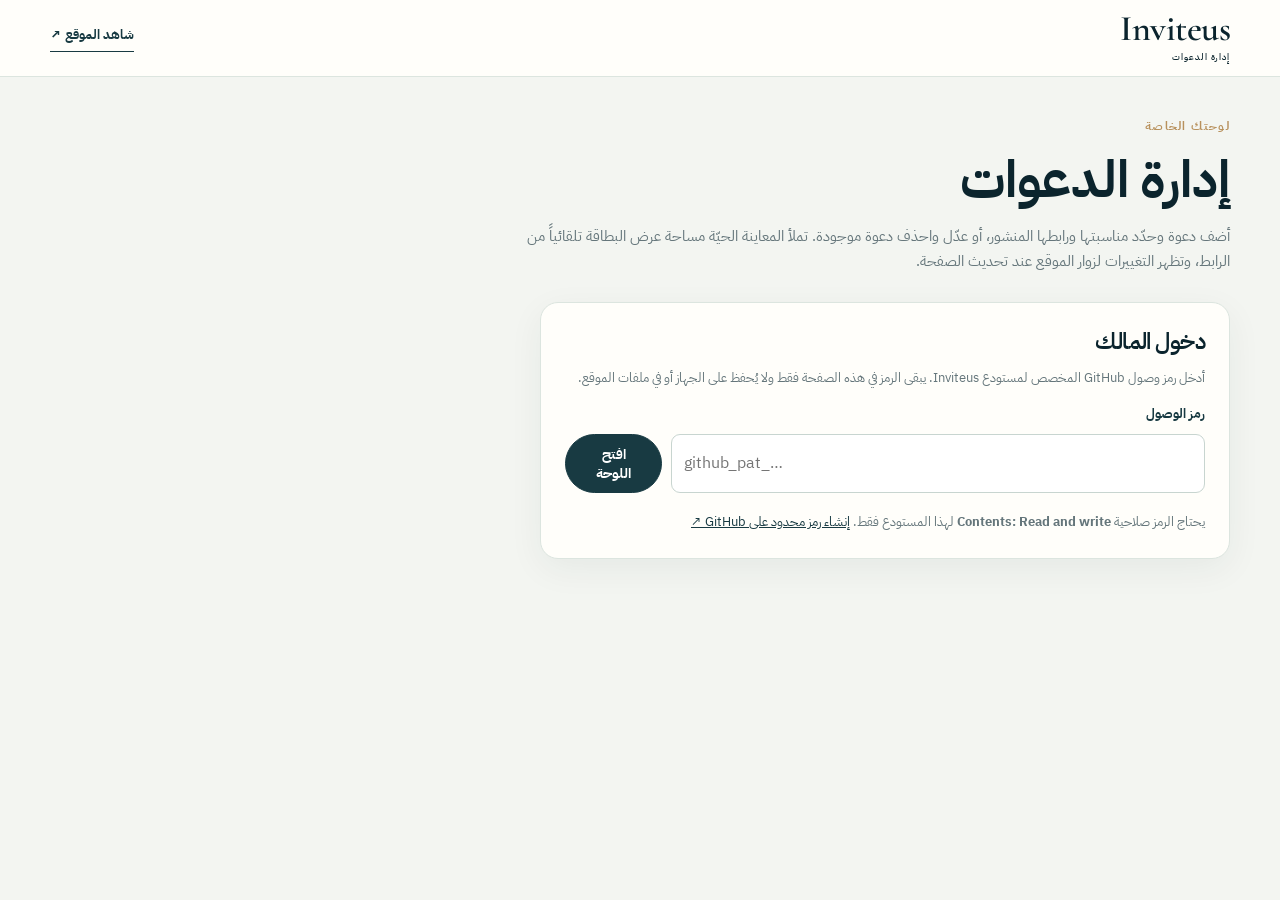
==== admin.html @ a809954e "Fill invitation cards with live previews and fix badge overlap" ====
<!doctype html>
<html lang="ar" dir="rtl">
<head>
  <meta charset="utf-8">
  <meta name="viewport" content="width=device-width, initial-scale=1">
  <meta name="robots" content="noindex, nofollow">
  <meta name="theme-color" content="#142b35">
  <title>إدارة الدعوات | Inviteus</title>
  <link rel="stylesheet" href="style.css">
  <link rel="stylesheet" href="admin.css">
  <script src="admin.js" defer></script>
</head>
<body>
  <header class="admin-header"><div class="container admin-header-inner"><a class="brand" href="index.html">Inviteus<span>إدارة الدعوات</span></a><a class="text-link" href="index.html" target="_blank" rel="noopener noreferrer">شاهد الموقع ↗</a></div></header>
  <main class="container admin-main">
    <div class="admin-heading"><p class="eyebrow">لوحتك الخاصة</p><h1>إدارة الدعوات</h1><p>أضف دعوة وحدّد مناسبتها ورابطها المنشور، أو عدّل واحذف دعوة موجودة. تملأ المعاينة الحيّة مساحة عرض البطاقة تلقائياً من الرابط، وتظهر التغييرات لزوار الموقع عند تحديث الصفحة.</p></div>

    <section class="admin-login" id="login-panel" aria-labelledby="login-title">
      <h2 id="login-title">دخول المالك</h2>
      <p>أدخل رمز وصول GitHub المخصص لمستودع Inviteus. يبقى الرمز في هذه الصفحة فقط ولا يُحفظ على الجهاز أو في ملفات الموقع.</p>
      <form id="login-form"><label for="access-token">رمز الوصول</label><div class="login-row"><input id="access-token" name="access-token" type="password" autocomplete="off" spellcheck="false" required placeholder="github_pat_…"><button class="button" type="submit">افتح اللوحة</button></div></form>
      <p class="admin-help">يحتاج الرمز صلاحية <b>Contents: Read and write</b> لهذا المستودع فقط. <a href="https://github.com/settings/personal-access-tokens/new" target="_blank" rel="noopener noreferrer">إنشاء رمز محدود على GitHub ↗</a></p>
    </section>

    <div id="admin-workspace" hidden>
      <div class="admin-toolbar"><div><strong id="catalog-count">الدعوات</strong><span id="connected-user"></span></div><div class="toolbar-actions"><button type="button" class="button secondary" id="new-template">+ دعوة جديدة</button><button type="button" class="button secondary" id="reload-catalog">تحديث القائمة</button><button type="button" class="text-link" id="logout">خروج</button></div></div>
      <div class="admin-layout">
        <section class="admin-list" aria-labelledby="list-title"><h2 id="list-title">الدعوات الموجودة</h2><div id="admin-cards"></div></section>
        <section class="admin-editor" aria-labelledby="editor-title"><h2 id="editor-title">إضافة دعوة</h2><p class="editor-hint">المعرض يعرض الدعوة المنشورة على مساحة البطاقة كاملة. ما تحتاج ترفع صورة.</p>
          <form id="template-form">
            <input id="template-id" type="hidden">
            <div class="admin-fields">
              <label>اسم التصميم بالعربي <span>*</span><input id="template-name" maxlength="80" required placeholder="مثلاً: ليلة العمر"></label>
              <label>الاسم بالإنجليزي <input id="template-english" maxlength="80" placeholder="Optional"></label>
              <label>المناسبة <span>*</span><select id="template-category" required><option value="engagement">خطوبة</option><option value="henna">حنة</option><option value="wedding">زفاف</option><option value="conferences">مؤتمرات</option><option value="openings">افتتاحيات</option></select></label>
              <label>رابط مستودع الدعوة على GitHub <span>*</span><input id="template-repo" type="url" inputmode="url" required placeholder="https://github.com/novixai29/…"></label>
              <label>رابط الدعوة المنشورة <span>*</span><input id="template-url" type="url" inputmode="url" required placeholder="https://novixai29.github.io/…/"></label>
              <label class="field-full">رابط العرض داخل البطاقة <small>اختياري؛ إذا تركته فارغاً، يظهر رابط الدعوة المنشورة نفسه على مساحة البطاقة.</small><input id="template-mockup" type="url" inputmode="url" placeholder="رابط صفحة عرض خاصة أو رابط الدعوة المنشورة"></label>
              <label class="field-full">تفاصيل التصميم <span>*</span><textarea id="template-description" rows="3" maxlength="380" required placeholder="شنو يميّز الدعوة؟"></textarea></label>
            </div>
            <fieldset><legend>طابع التصميم</legend><div id="style-options" class="choice-grid"></div></fieldset>
            <fieldset><legend>تفاصيل موجودة في الدعوة</legend><div id="feature-options" class="choice-grid"></div></fieldset>
            <div class="editor-actions"><button type="submit" class="button" id="save-template">حفظ الدعوة</button><button type="button" class="button secondary" id="cancel-edit">إلغاء التعديل</button></div>
          </form>
        </section>
      </div>
    </div>
    <p id="admin-status" class="admin-status" role="status" aria-live="polite"></p>
  </main>
</body>
</html>
---- style.css ----
@import url('https://fonts.googleapis.com/css2?family=Cormorant+Garamond:wght@500;600&family=IBM+Plex+Sans+Arabic:wght@400;500;600;700&display=swap');

:root {
  color-scheme: light;
  --plum: #183a42;
  --plum-dark: #0b242d;
  --rose: #4f827d;
  --cream: #f5f5f0;
  --cream-deep: #e7ece7;
  --ink: #192d34;
  --muted: #65767b;
  --gold: #b8915d;
  --line: #dce5df;
  --white: #fffefa;
  --shadow: 0 22px 56px rgba(12, 43, 47, .11);
}

*, *::before, *::after { box-sizing: border-box; }
html { scroll-behavior: smooth; scroll-padding-top: 90px; }
body { margin: 0; min-width: 320px; color: var(--ink); background: var(--white); font-family: 'IBM Plex Sans Arabic', Tahoma, sans-serif; line-height: 1.7; }
body.modal-open { overflow: hidden; }
button, input, select { font: inherit; }
button { cursor: pointer; }
a { color: inherit; text-decoration: none; }
img { display: block; max-width: 100%; }
[hidden] { display: none !important; }
:focus-visible { outline: 3px solid var(--gold); outline-offset: 3px; }
.container { width: min(100% - 36px, 1180px); margin-inline: auto; }
.section { padding-block: 74px; }
.eyebrow { margin: 0 0 10px; color: var(--gold); font-size: .78rem; font-weight: 700; letter-spacing: .1em; }
h1, h2, h3, p { margin-top: 0; }
h1, h2, h3 { line-height: 1.32; }
h2 { font-size: clamp(2rem, 4vw, 3.2rem); font-weight: 600; letter-spacing: -.025em; }
.text-link { border: 0; padding: 0 0 4px; background: none; border-bottom: 1px solid currentColor; color: var(--plum); font-weight: 700; }
.button { display: inline-flex; align-items: center; justify-content: center; gap: 12px; min-height: 48px; padding: 10px 22px; border: 1px solid var(--plum); border-radius: 99px; background: var(--plum); color: white; font-size: .9rem; font-weight: 700; line-height: 1.3; text-align: center; transition: transform .2s, background .2s, box-shadow .2s; }
.button:hover { transform: translateY(-2px); background: var(--plum-dark); box-shadow: 0 10px 25px rgba(13,55,61,.17); }
.button.secondary { background: transparent; color: var(--plum); }
.button.secondary:hover { background: var(--cream); }
.button.light { border-color: var(--white); background: var(--white); color: var(--plum); }
.button.light:hover { background: var(--cream); }
.button.small { min-height: 41px; padding: 8px 16px; }
.skip-link { position: fixed; z-index: 100; top: -100px; right: 16px; padding: 10px 20px; background: var(--plum); color: white; }
.skip-link:focus { top: 12px; }

.principle { display: flex; justify-content: center; align-items: center; gap: 7px; flex-wrap: wrap; min-height: 42px; padding: 8px 16px; background: #102b33; color: #f2e6cc; font-size: .78rem; text-align: center; line-height: 1.5; }
.principle > span { color: #d8bb86; font-size: 1rem; }
.principle strong { font-weight: 700; }
.site-header { position: sticky; z-index: 40; top: 0; background: rgba(255,254,250,.97); border-bottom: 1px solid var(--line); backdrop-filter: blur(12px); }
.header-inner { display: flex; align-items: center; justify-content: space-between; gap: 12px; min-height: 72px; }
.brand { display: inline-flex; flex-direction: column; color: var(--plum-dark); direction: ltr; font: 600 2.25rem/.86 'Cormorant Garamond', Georgia, serif; letter-spacing: -.015em; white-space: nowrap; }
.brand span { margin-top: 8px; font: 500 .56rem/1.1 'IBM Plex Sans Arabic', Tahoma, sans-serif; letter-spacing: .1em; direction: rtl; text-align: right; }
.site-header nav { display: none; position: absolute; top: 100%; right: 0; left: 0; padding: 15px 18px 18px; background: var(--white); border-bottom: 1px solid var(--line); box-shadow: var(--shadow); }
.site-header nav.is-open { display: grid; gap: 3px; }
.site-header nav a { padding: 10px 12px; font-weight: 600; font-size: .86rem; }
.site-header nav a:hover { color: var(--plum); background: var(--cream); }
.header-actions { display: flex; align-items: center; gap: 8px; }
.icon-button { display: inline-flex; align-items: center; justify-content: center; gap: 4px; min-width: 40px; min-height: 40px; border: 1px solid var(--line); border-radius: 50%; background: var(--white); color: var(--plum); font-size: 1.45rem; line-height: 1; }
.favorite-nav { position: relative; width: 48px; height: 48px; padding: 0; border: 0; background: transparent; }
.heart-icon { display: block; width: 27px; height: 27px; overflow: visible; }
.heart-icon path { fill: none; stroke: currentColor; stroke-width: 2.5; stroke-linejoin: round; }
.favorite-nav .heart-icon { width: 44px; height: 44px; }
.favorite-nav span { position: absolute; top: 45%; left: 50%; transform: translate(-50%, -50%); color: var(--plum); font-size: .75rem; font-weight: 700; line-height: 1; }
.favorite-nav.has-favorites .heart-icon path { fill: var(--plum); }
.favorite-nav.has-favorites span { color: white; }
.header-contact { display: none; }

.hero { position: relative; overflow: hidden; background: radial-gradient(circle at 12% 15%, rgba(198,170,121,.19), transparent 32%), linear-gradient(132deg, #10323b 0%, #0d252f 57%, #153d41 100%); color: #fffefa; }
.hero::before, .hero::after { content: ''; position: absolute; width: 420px; height: 420px; border: 1px solid rgba(232,210,172,.14); border-radius: 50%; pointer-events: none; }
.hero::before { top: -280px; left: -100px; }
.hero::after { bottom: -330px; right: -160px; }
.hero-inner { position: relative; z-index: 1; display: grid; align-items: center; min-height: 510px; padding-block: 76px 68px; }
.hero-copy { max-width: 710px; }
.hero .eyebrow { color: #d8bf93; }
.hero .eyebrow span { margin-inline: 7px; }
.hero h1 { margin-bottom: 24px; color: #fffdfa; font-size: clamp(2.75rem, 5.2vw, 5rem); font-weight: 600; line-height: 1.2; letter-spacing: -.045em; }
.hero h1 em { color: #e1c18a; font-style: normal; }
.hero-description { max-width: 555px; margin-bottom: 30px; color: #d9e5e1; font-size: .98rem; line-height: 2.05; }
.hero-actions { display: flex; align-items: center; gap: 20px; flex-wrap: wrap; }
.hero-actions .button { border-color: #e1c18a; background: #e1c18a; color: #142b35; }
.hero-actions .button:hover { background: #f0d6a5; }
.hero-actions .text-link { color: #f5efe3; }
.hero-footnote { display: flex; gap: 10px 20px; flex-wrap: wrap; margin-top: 40px; padding-top: 22px; border-top: 1px solid rgba(255,255,255,.22); color: #bdcfcb; font-size: .75rem; }
.hero-footnote span::before { content: '✧'; margin-left: 6px; color: #e1c18a; }
.hero-signature { display: none; }

.browse-note-wrap { padding-block: 32px; background: #eef2ec; border-block: 1px solid var(--line); }
.browse-note { display: grid; gap: 15px; align-items: center; }
.browse-note .note-icon { width: 52px; height: 52px; display: grid; place-items: center; border: 1px solid var(--gold); border-radius: 50%; color: var(--gold); font-size: 1.6rem; }
.browse-note h2 { margin-bottom: 8px; color: var(--plum); font-size: clamp(1.35rem, 3vw, 2rem); }
.browse-note p:last-child { margin-bottom: 0; color: var(--muted); font-size: .9rem; }
.browse-note .button { justify-self: start; }

.gallery-section { background: #fffefa; }
.section-heading { display: flex; justify-content: space-between; gap: 14px 32px; flex-wrap: wrap; align-items: end; margin-bottom: 30px; }
.section-heading h2 { margin-bottom: 0; color: var(--plum-dark); }
.section-heading > p { max-width: 330px; margin-bottom: 4px; color: var(--muted); font-size: .9rem; }
.category-list { display: grid; grid-auto-flow: column; grid-auto-columns: minmax(132px, 1fr); gap: 10px; overflow-x: auto; padding: 0 1px 15px; scrollbar-width: thin; scroll-snap-type: x proximity; }
.category-card { min-height: 118px; display: flex; flex-direction: column; align-items: start; justify-content: center; gap: 5px; padding: 14px 18px; border: 1px solid var(--line); border-radius: 13px; background: var(--white); color: var(--ink); text-align: right; scroll-snap-align: start; transition: background .2s, transform .2s, border-color .2s; }
.category-card:hover { transform: translateY(-3px); border-color: var(--rose); }
.category-card.active { border-color: var(--plum); background: var(--plum); color: white; }
.category-symbol { color: var(--gold); font-size: 1.4rem; line-height: 1; }
.category-card strong { font-size: .95rem; }
.category-card small { color: var(--muted); font-size: .72rem; }
.category-card.active small { color: #c9ddda; }
.results-line { display: flex; justify-content: space-between; align-items: center; gap: 15px; margin: 24px 0 18px; }
.results-line p { margin: 0; color: var(--muted); font-size: .78rem; }
.results-line .text-link { font-size: .73rem; white-space: nowrap; }
.template-grid { display: grid; gap: 22px; }
.template-card { overflow: hidden; border: 1px solid var(--line); border-radius: 18px; background: white; box-shadow: 0 10px 30px rgba(20,54,59,.055); transition: transform .25s, box-shadow .25s; }
.template-card:hover { transform: translateY(-5px); box-shadow: var(--shadow); }
.card-cover { position: relative; overflow: hidden; aspect-ratio: 4/5; background: var(--cream-deep); }
.cover-link { display: block; width: 100%; height: 100%; }
.mockup-stage { position: relative; width: 100%; height: 100%; overflow: hidden; background: linear-gradient(155deg, #f6f4e9, #d6e3dd); }
.mockup-stage iframe { position: absolute; inset: 0; display: block; width: 100%; height: 100%; border: 0; opacity: 0; pointer-events: none; transition: opacity .25s; }
.mockup-stage iframe.loaded { opacity: 1; }
.mockup-loading { position: absolute; inset: 0; display: grid; place-items: center; padding: 20px; color: var(--plum); font-size: .9rem; text-align: center; }
.cover-open { position: absolute; right: 15px; bottom: 15px; padding: 7px 12px; border-radius: 99px; background: rgba(255,254,250,.95); color: var(--plum); font-size: .72rem; font-weight: 700; }
.card-badge { position: absolute; z-index: 1; top: 14px; right: 14px; padding: 5px 11px; border-radius: 99px; background: rgba(14,46,53,.94); color: white; font-size: .65rem; }
.sound-badge { position: absolute; bottom: 15px; left: 15px; padding: 6px 10px; border-radius: 99px; background: rgba(17,44,50,.93); color: #f2d8a7; font-size: .65rem; font-weight: 700; }
.favorite-button { position: absolute; top: 12px; left: 12px; display: grid; place-items: center; width: 40px; height: 40px; border: 0; border-radius: 50%; background: rgba(255,255,255,.95); color: var(--plum); }
.favorite-button.saved { color: #a46e4d; }
.favorite-button.saved .heart-icon path { fill: currentColor; }
.card-body { padding: 20px; }
.card-kicker { display: flex; justify-content: space-between; gap: 10px; color: var(--gold); font-size: .67rem; font-weight: 700; }
.card-body h3 { margin: 8px 0 0; color: var(--plum-dark); font-size: 1.35rem; }
.english-name { display: block; margin-top: 1px; color: var(--rose); font: .84rem Georgia, serif; text-align: right; }
.card-body > p { min-height: 60px; margin: 16px 0; color: var(--muted); font-size: .8rem; line-height: 1.9; }
.card-features { display: flex; flex-wrap: wrap; gap: 6px; min-height: 28px; }
.card-features span { padding: 4px 8px; background: var(--cream); color: var(--plum); font-size: .65rem; }
.card-actions { display: grid; grid-template-columns: 1fr 1fr; gap: 8px; margin-top: 20px; }
.card-actions .button { min-height: 42px; padding: 7px; font-size: .74rem; }
.catalog-note { margin: 23px 0 0; color: var(--muted); font-size: .77rem; }
.empty-state { padding: 48px 20px; border: 1px dashed #9cb7ae; border-radius: 14px; background: var(--cream); text-align: center; }
.empty-state > span { color: var(--gold); font-size: 2rem; }
.empty-state h3 { margin: 5px 0 7px; color: var(--plum); font-size: 1.35rem; }
.empty-state p { margin-bottom: 20px; color: var(--muted); font-size: .87rem; }

.contact-section { padding-block: 72px; background: #eef2ed; border-top: 1px solid var(--line); }
.contact-inner { max-width: 920px; display: grid; gap: 30px; }
.contact-intro { padding: 4px 20px 4px 0; border-right: 4px solid var(--gold); }
.contact-intro h2 { max-width: 760px; margin-bottom: 16px; color: var(--plum-dark); }
.contact-intro > p:not(.eyebrow):not(.selected-template) { max-width: 760px; margin-bottom: 0; color: var(--muted); line-height: 2; font-size: 1rem; }
.selected-template { display: inline-block; max-width: 560px; padding: 10px 14px; border-right: 3px solid var(--gold); background: var(--cream); color: var(--plum); font-size: .85rem; }
.contact-card { width: min(100%, 720px); padding: 25px; border: 1px solid var(--line); border-radius: 18px; background: var(--white); box-shadow: var(--shadow); }
.contact-card h3 { margin-bottom: 5px; color: var(--plum); font-size: 1.3rem; }
.contact-card > p { color: var(--muted); font-size: .82rem; }
.social-links { display: grid; gap: 9px; }
.social-links a, .social-pending { display: flex; align-items: center; gap: 12px; min-height: 48px; padding: 8px 12px; border: 1px solid var(--line); border-radius: 10px; background: white; color: var(--plum); font-size: .84rem; font-weight: 700; }
.social-links a:hover { border-color: var(--plum); }
.social-links a > span:last-child { margin-right: auto; }
.social-pending { color: #70817e; background: rgba(255,255,255,.57); }
.social-symbol { display: block; width: 26px; height: 26px; flex: 0 0 26px; }
.contact-status { margin: 13px 0 0; color: var(--muted); font-size: .72rem; }

footer { padding-block: 35px; border-top: 1px solid var(--line); background: #eff2eb; }
.footer-inner { display: grid; gap: 20px; }
.footer-inner p { margin: 0; color: var(--muted); font-size: .78rem; }
.floating-whatsapp { position: fixed; z-index: 45; bottom: 18px; left: 16px; display: flex; align-items: center; gap: 7px; padding: 10px 14px; border: 1px solid #216b55; border-radius: 28px; background: #247b5e; color: white; box-shadow: 0 8px 25px rgba(31,97,73,.25); font-size: .77rem; font-weight: 700; }
.floating-whatsapp:hover { background: #1b634c; }
.floating-whatsapp:not([target]) { border-color: var(--plum); background: var(--plum); }
.floating-whatsapp:not([target]):hover { background: var(--plum-dark); }
.floating-whatsapp img { width: 21px; height: 21px; filter: brightness(0) invert(1); }

dialog { width: min(100% - 24px, 920px); max-height: min(92vh, 900px); overflow: auto; padding: 0; border: 1px solid var(--line); background: var(--white); box-shadow: 0 25px 80px rgba(0,0,0,.2); color: var(--ink); }
dialog::backdrop { background: rgba(10,34,40,.76); backdrop-filter: blur(3px); }
.dialog-top { position: sticky; z-index: 2; top: 0; display: flex; justify-content: space-between; align-items: center; padding: 10px 18px; border-bottom: 1px solid var(--line); background: var(--white); }
.dialog-top .eyebrow { margin: 0; }
.dialog-top .icon-button { border: 0; font-size: 1.8rem; }
.preview-layout { display: grid; }
.preview-art { min-height: 480px; background: var(--cream-deep); }
.preview-art .mockup-stage { min-height: 480px; }
.preview-details { padding: 28px; }
.preview-details h2 { margin-bottom: 0; color: var(--plum-dark); }
.preview-english { margin: 2px 0 18px; color: var(--rose); font: 1.05rem Georgia, serif; text-align: right; }
.preview-details > p:not(.eyebrow):not(.preview-english) { color: var(--muted); font-size: .88rem; line-height: 1.9; }
.preview-details h3 { margin: 20px 0 10px; color: var(--plum); font-size: .92rem; }
.preview-details ul { display: flex; flex-wrap: wrap; gap: 6px; margin: 0 0 20px; padding: 0; list-style: none; }
.preview-details li { padding: 5px 10px; background: var(--cream); color: var(--plum); font-size: .72rem; }
.preview-details .preview-note { padding: 10px 12px; border-right: 3px solid var(--gold); background: var(--cream); }
.preview-actions { display: grid; gap: 8px; }
.preview-actions .button { width: 100%; }
.toast { position: fixed; z-index: 90; right: 50%; bottom: 20px; transform: translate(50%, 100px); max-width: calc(100% - 30px); padding: 10px 16px; border-radius: 4px; background: var(--plum-dark); color: white; font-size: .8rem; opacity: 0; pointer-events: none; transition: transform .25s, opacity .25s; }
.toast.show { transform: translate(50%, 0); opacity: 1; }
.noscript { padding: 20px; background: #fff0dd; color: var(--plum); text-align: center; }

@media (min-width: 650px) {
  .container { width: min(100% - 56px, 1180px); }
  .hero-inner { grid-template-columns: minmax(0, 1.45fr) minmax(230px, .55fr); gap: 30px; min-height: 560px; }
  .hero-signature { display: flex; width: min(100%, 350px); aspect-ratio: 1; align-items: center; justify-content: center; flex-direction: column; justify-self: center; border: 1px solid rgba(225,193,138,.42); border-radius: 50%; color: #e1c18a; text-align: center; box-shadow: inset 0 0 0 13px rgba(225,193,138,.035), 0 0 0 18px rgba(225,193,138,.035); }
  .hero-signature > span { font: 600 .68rem 'Cormorant Garamond', Georgia, serif; letter-spacing: .17em; }
  .hero-signature strong { display: flex; align-items: center; gap: 8px; direction: ltr; font: 500 clamp(5rem, 10vw, 8rem)/1 'Cormorant Garamond', Georgia, serif; }
  .hero-signature strong span { font: 1.4rem 'IBM Plex Sans Arabic', sans-serif; }
  .hero-signature small { font: .62rem 'IBM Plex Sans Arabic', sans-serif; letter-spacing: .18em; }
  .browse-note { grid-template-columns: auto 1fr auto; gap: 18px; }
  .template-grid { grid-template-columns: repeat(2, minmax(0, 1fr)); }
  .contact-inner { gap: 38px; }
  .footer-inner { grid-template-columns: 1fr 1fr auto; align-items: center; }
  .footer-inner > p:last-child { text-align: left; }
  .preview-layout { grid-template-columns: minmax(0, 1fr) minmax(0, 1.1fr); }
  .preview-art .mockup-stage { height: 100%; }
}

@media (min-width: 1000px) {
  .section { padding-block: 95px; }
  .site-header nav { position: static; display: flex; gap: 8px; padding: 0; border: 0; box-shadow: none; background: transparent; }
  .site-header nav a { padding: 8px 11px; }
  .menu-toggle { display: none; }
  .header-contact { display: inline-flex; }
  .header-inner { min-height: 82px; }
  .hero-inner { min-height: 630px; padding-block: 82px; }
  .category-list { grid-auto-columns: minmax(0, 1fr); overflow: visible; }
  .template-grid { grid-template-columns: repeat(3, minmax(0, 1fr)); }
}

@media (max-width: 410px) {
  .card-actions { grid-template-columns: 1fr; }
  .hero-footnote { gap: 8px; }
  .hero-inner { min-height: 500px; padding-block: 65px; }
}

@media (prefers-reduced-motion: reduce) {
  *, *::before, *::after { scroll-behavior: auto !important; transition-duration: .01ms !important; animation-duration: .01ms !important; }
}
---- admin.css ----
body { background: #f3f5f1; }
.admin-header { background: var(--white); border-bottom: 1px solid var(--line); }
.admin-header-inner { min-height: 76px; display: flex; align-items: center; justify-content: space-between; gap: 15px; }
.admin-header .text-link { font-size: .83rem; white-space: nowrap; }
.admin-main { padding-block: 38px 80px; }
.admin-heading { max-width: 710px; margin-bottom: 28px; }
.admin-heading h1 { margin-bottom: 10px; color: var(--plum-dark); font-size: clamp(2rem, 5vw, 3.2rem); }
.admin-heading > p:last-child { color: var(--muted); font-size: .93rem; }
.admin-login, .admin-editor, .admin-list { padding: 24px; border: 1px solid var(--line); border-radius: 18px; background: var(--white); box-shadow: 0 10px 35px rgba(20,54,59,.06); }
.admin-login { max-width: 690px; }
.admin-login h2, .admin-editor h2, .admin-list h2 { margin-bottom: 9px; color: var(--plum-dark); font-size: 1.45rem; }
.admin-login > p, .editor-hint { color: var(--muted); font-size: .84rem; }
.admin-login label, .admin-fields label { display: grid; gap: 7px; color: var(--plum); font-size: .83rem; font-weight: 700; }
.admin-fields label span { display: inline; color: #9a543a; }
.admin-fields label small { color: var(--muted); font-size: .72rem; font-weight: 400; }
.admin-login input, .admin-fields input, .admin-fields select, .admin-fields textarea { width: 100%; min-height: 46px; padding: 10px 12px; border: 1px solid #c8d5d0; border-radius: 9px; background: white; color: var(--ink); font: inherit; font-weight: 400; }
.admin-fields textarea { resize: vertical; }
.admin-fields input[type=file] { padding: 7px; }
.admin-login input:focus, .admin-fields :is(input,select,textarea):focus { border-color: var(--plum); outline: 2px solid rgba(24,58,66,.13); }
.login-row { display: flex; gap: 9px; margin-top: 8px; }
.login-row input { min-width: 0; direction: ltr; text-align: left; }
.admin-help { margin: 18px 0 0; }
.admin-help a { color: var(--plum); text-decoration: underline; }
.admin-toolbar { display: flex; flex-wrap: wrap; align-items: center; justify-content: space-between; gap: 12px; margin: 0 0 18px; }
.admin-toolbar > div:first-child { display: grid; }
.admin-toolbar strong { color: var(--plum-dark); font-size: 1.2rem; }
.admin-toolbar span { color: var(--muted); font-size: .75rem; }
.toolbar-actions, .editor-actions { display: flex; flex-wrap: wrap; align-items: center; gap: 8px; }
.toolbar-actions .button { min-height: 42px; padding: 8px 14px; font-size: .8rem; }
.toolbar-actions .text-link { margin-inline: 8px; }
.admin-layout { display: grid; gap: 18px; align-items: start; }
.admin-list h2 { margin-bottom: 18px; }
#admin-cards { display: grid; gap: 10px; }
.admin-card { display: grid; grid-template-columns: 64px minmax(0,1fr); gap: 12px; padding: 10px; border: 1px solid var(--line); border-radius: 12px; background: #fff; }
.admin-card-preview { display: grid; place-items: center; width: 64px; height: 74px; border: 1px solid var(--line); border-radius: 7px; background: linear-gradient(160deg, #f8f3e8, #d5e5dc); color: var(--gold); }
.admin-card-preview span { font-size: 1.4rem; }
.admin-card-body { min-width: 0; }
.admin-card-body strong { display: block; color: var(--plum-dark); font-size: .86rem; }
.admin-card-body small { display: block; color: var(--muted); font-size: .7rem; }
.admin-card-actions { display: flex; gap: 13px; margin-top: 4px; }
.admin-card-actions button, .admin-card-actions a { border: 0; padding: 0; background: transparent; color: var(--plum); font-size: .73rem; font-weight: 700; text-decoration: underline; }
.admin-card-actions .danger { color: #a3423a; }
.admin-fields { display: grid; gap: 15px; }
.admin-fields label { align-content: start; }
.admin-editor fieldset { margin: 22px 0 0; padding: 15px; border: 1px solid var(--line); border-radius: 10px; }
.admin-editor legend { padding-inline: 7px; color: var(--plum); font-size: .85rem; font-weight: 700; }
.choice-grid { display: flex; flex-wrap: wrap; gap: 8px; }
.choice-grid label { display: inline-flex; align-items: center; gap: 6px; padding: 5px 9px; border: 1px solid var(--line); border-radius: 99px; background: #fff; font-size: .75rem; }
.choice-grid input { accent-color: var(--plum); }
.editor-actions { margin-top: 24px; }
.admin-status { position: sticky; bottom: 10px; width: fit-content; max-width: 100%; margin: 18px auto 0; padding: 0; border-radius: 9px; font-size: .82rem; }
.admin-status:not(:empty) { padding: 9px 15px; background: var(--plum-dark); color: white; box-shadow: var(--shadow); }
.admin-status.error:not(:empty) { background: #943a38; }
@media (min-width: 760px) { .admin-layout { grid-template-columns: minmax(250px,.85fr) minmax(0,1.4fr); } .admin-editor { position: sticky; top: 20px; } .admin-fields { grid-template-columns: repeat(2,minmax(0,1fr)); } .field-full { grid-column: 1/-1; } }
@media (max-width: 560px) { .admin-login, .admin-editor, .admin-list { padding: 17px; } .login-row { flex-direction: column; } .login-row .button { width: 100%; } .admin-toolbar .button { min-height: 40px; } .admin-card { grid-template-columns: 54px minmax(0,1fr); } .admin-card img { width: 54px; height: 67px; } }
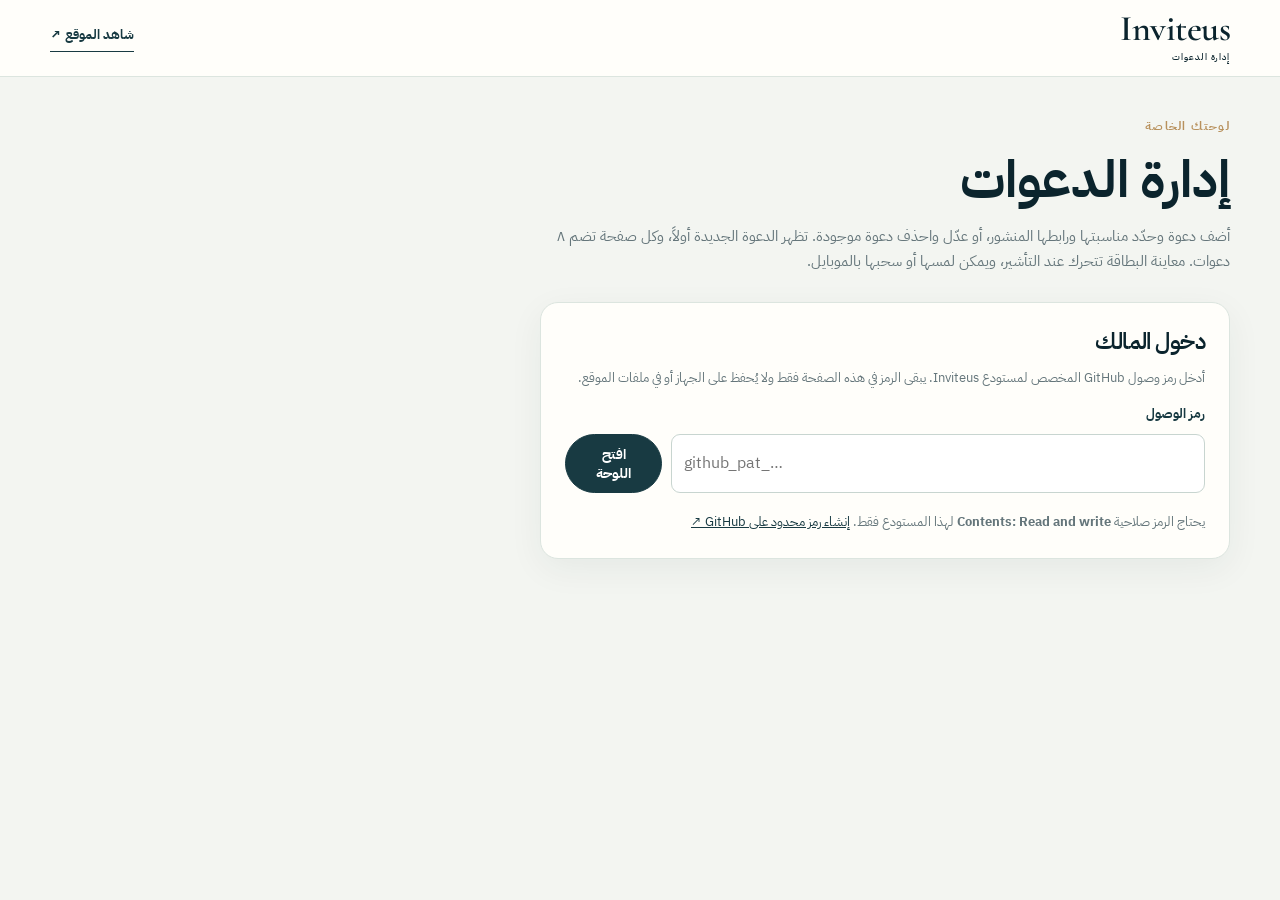
==== commit 0ed6137d: "Update invitation admin interface Updated the admin panel content to improve user instructions and a" ====
--- a/admin.html
+++ b/admin.html
@@ -13,7 +13,7 @@
 <body>
   <header class="admin-header"><div class="container admin-header-inner"><a class="brand" href="index.html">Inviteus<span>إدارة الدعوات</span></a><a class="text-link" href="index.html" target="_blank" rel="noopener noreferrer">شاهد الموقع ↗</a></div></header>
   <main class="container admin-main">
-    <div class="admin-heading"><p class="eyebrow">لوحتك الخاصة</p><h1>إدارة الدعوات</h1><p>أضف دعوة وحدّد مناسبتها ورابطها المنشور، أو عدّل واحذف دعوة موجودة. تملأ المعاينة الحيّة مساحة عرض البطاقة تلقائياً من الرابط، وتظهر التغييرات لزوار الموقع عند تحديث الصفحة.</p></div>
+    <div class="admin-heading"><p class="eyebrow">لوحتك الخاصة</p><h1>إدارة الدعوات</h1><p>أضف دعوة وحدّد مناسبتها ورابطها المنشور، أو عدّل واحذف دعوة موجودة. تظهر الدعوة الجديدة أولاً، وكل صفحة تضم ٨ دعوات. معاينة البطاقة تتحرك عند التأشير، ويمكن لمسها أو سحبها بالموبايل.</p></div>
 
     <section class="admin-login" id="login-panel" aria-labelledby="login-title">
       <h2 id="login-title">دخول المالك</h2>
@@ -25,7 +25,7 @@
     <div id="admin-workspace" hidden>
       <div class="admin-toolbar"><div><strong id="catalog-count">الدعوات</strong><span id="connected-user"></span></div><div class="toolbar-actions"><button type="button" class="button secondary" id="new-template">+ دعوة جديدة</button><button type="button" class="button secondary" id="reload-catalog">تحديث القائمة</button><button type="button" class="text-link" id="logout">خروج</button></div></div>
       <div class="admin-layout">
-        <section class="admin-list" aria-labelledby="list-title"><h2 id="list-title">الدعوات الموجودة</h2><div id="admin-cards"></div></section>
+        <section class="admin-list" aria-labelledby="list-title"><h2 id="list-title">الدعوات الموجودة</h2><nav id="admin-pages-top" class="pagination" aria-label="صفحات الدعوات في اللوحة، أعلى القائمة"></nav><div id="admin-cards"></div><nav id="admin-pages-bottom" class="pagination" aria-label="صفحات الدعوات في اللوحة، أسفل القائمة"></nav></section>
         <section class="admin-editor" aria-labelledby="editor-title"><h2 id="editor-title">إضافة دعوة</h2><p class="editor-hint">المعرض يعرض الدعوة المنشورة على مساحة البطاقة كاملة. ما تحتاج ترفع صورة.</p>
           <form id="template-form">
             <input id="template-id" type="hidden">
@@ -36,6 +36,7 @@
               <label>رابط مستودع الدعوة على GitHub <span>*</span><input id="template-repo" type="url" inputmode="url" required placeholder="https://github.com/novixai29/…"></label>
               <label>رابط الدعوة المنشورة <span>*</span><input id="template-url" type="url" inputmode="url" required placeholder="https://novixai29.github.io/…/"></label>
               <label class="field-full">رابط العرض داخل البطاقة <small>اختياري؛ إذا تركته فارغاً، يظهر رابط الدعوة المنشورة نفسه على مساحة البطاقة.</small><input id="template-mockup" type="url" inputmode="url" placeholder="رابط صفحة عرض خاصة أو رابط الدعوة المنشورة"></label>
+              <label class="field-full">رابط فيديو المعاينة الصامت <small>اختياري؛ يفيد للدعوات المنشورة في موقع آخر حتى تتحرك المعاينة تلقائياً عند التأشير أو اللمس. استخدم رابط MP4 أو WebM مباشر.</small><input id="template-mockup-video" type="url" inputmode="url" placeholder="https://…/preview.mp4"></label>
               <label class="field-full">تفاصيل التصميم <span>*</span><textarea id="template-description" rows="3" maxlength="380" required placeholder="شنو يميّز الدعوة؟"></textarea></label>
             </div>
             <fieldset><legend>طابع التصميم</legend><div id="style-options" class="choice-grid"></div></fieldset>
--- a/style.css
+++ b/style.css
@@ -105,14 +105,24 @@
 .results-line { display: flex; justify-content: space-between; align-items: center; gap: 15px; margin: 24px 0 18px; }
 .results-line p { margin: 0; color: var(--muted); font-size: .78rem; }
 .results-line .text-link { font-size: .73rem; white-space: nowrap; }
+.pagination { display: flex; flex-wrap: wrap; align-items: center; justify-content: space-between; gap: 10px; margin: 16px 0; color: var(--muted); font-size: .78rem; scroll-margin-top: 82px; }
+.pagination:empty { display: none; }
+.page-buttons { display: flex; flex-wrap: wrap; gap: 5px; }
+.page-buttons button { display: grid; place-items: center; min-width: 38px; min-height: 38px; padding: 5px 9px; border: 1px solid var(--line); border-radius: 9px; background: var(--white); color: var(--plum); font: inherit; font-weight: 700; cursor: pointer; }
+.page-buttons button:hover:not(:disabled), .page-buttons button[aria-current="page"] { border-color: var(--plum); background: var(--plum); color: white; }
+.page-buttons button:disabled { opacity: .38; cursor: default; }
 .template-grid { display: grid; gap: 22px; }
 .template-card { overflow: hidden; border: 1px solid var(--line); border-radius: 18px; background: white; box-shadow: 0 10px 30px rgba(20,54,59,.055); transition: transform .25s, box-shadow .25s; }
 .template-card:hover { transform: translateY(-5px); box-shadow: var(--shadow); }
 .card-cover { position: relative; overflow: hidden; aspect-ratio: 4/5; background: var(--cream-deep); }
-.cover-link { display: block; width: 100%; height: 100%; }
+.cover-link { display: block; width: 100%; height: 100%; touch-action: pan-y; }
 .mockup-stage { position: relative; width: 100%; height: 100%; overflow: hidden; background: linear-gradient(155deg, #f6f4e9, #d6e3dd); }
 .mockup-stage iframe { position: absolute; inset: 0; display: block; width: 100%; height: 100%; border: 0; opacity: 0; pointer-events: none; transition: opacity .25s; }
 .mockup-stage iframe.loaded { opacity: 1; }
+.mockup-video { position: absolute; inset: 0; width: 100%; height: 100%; object-fit: cover; opacity: 0; pointer-events: none; transition: opacity .25s; }
+.mockup-stage.is-previewing .mockup-video { opacity: 1; }
+.mockup-cue { position: absolute; z-index: 1; inset-inline: 16px; bottom: 62px; width: fit-content; max-width: calc(100% - 32px); padding: 7px 11px; border-radius: 99px; background: rgba(15, 43, 50, .87); color: white; font-size: .68rem; opacity: 0; pointer-events: none; transition: opacity .2s; }
+.mockup-stage:hover .mockup-cue, .mockup-stage.is-previewing .mockup-cue, .mockup-stage.manual-preview .mockup-cue { opacity: 1; }
 .mockup-loading { position: absolute; inset: 0; display: grid; place-items: center; padding: 20px; color: var(--plum); font-size: .9rem; text-align: center; }
 .cover-open { position: absolute; right: 15px; bottom: 15px; padding: 7px 12px; border-radius: 99px; background: rgba(255,254,250,.95); color: var(--plum); font-size: .72rem; font-weight: 700; }
 .card-badge { position: absolute; z-index: 1; top: 14px; right: 14px; padding: 5px 11px; border-radius: 99px; background: rgba(14,46,53,.94); color: white; font-size: .65rem; }
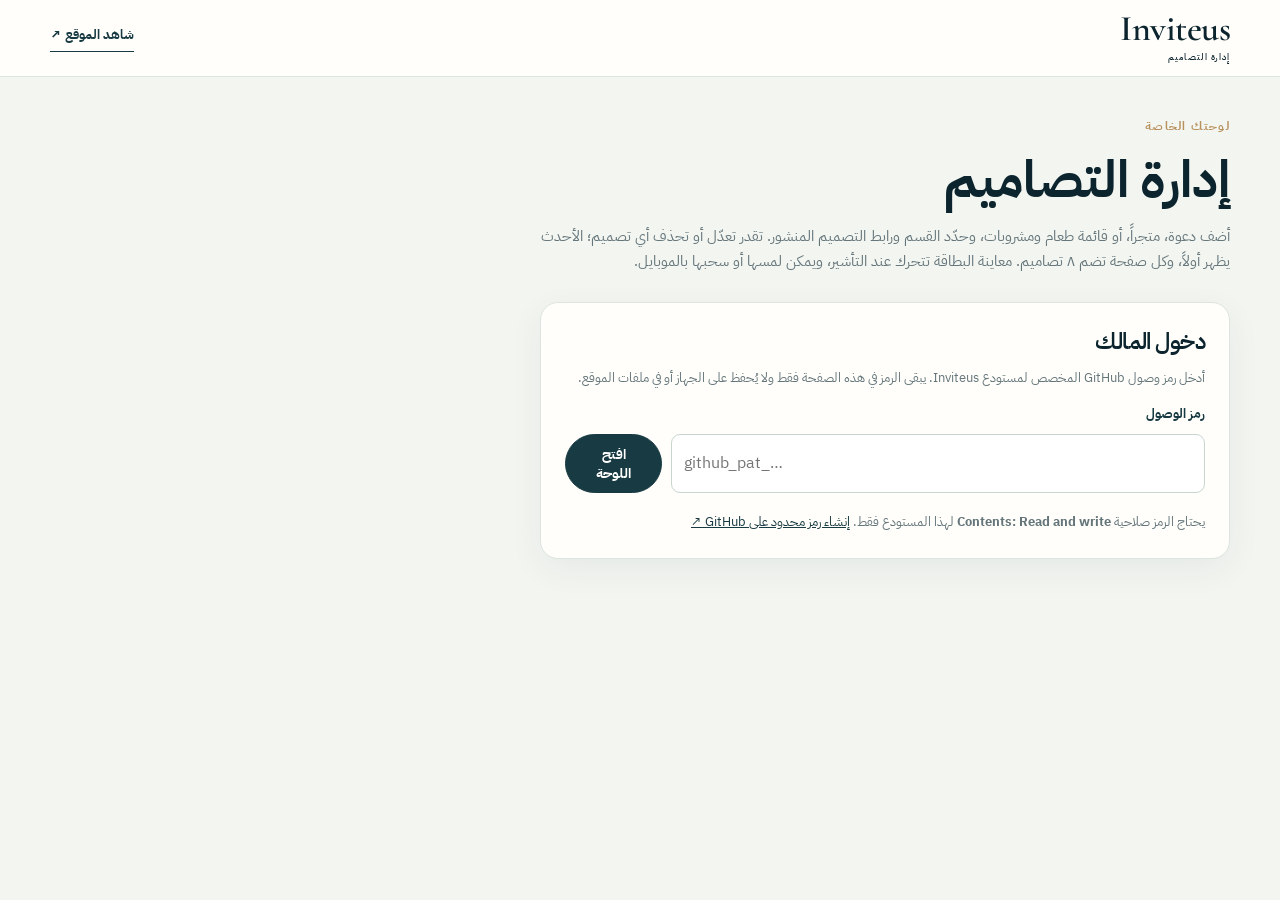
==== commit f6b738e1: "Expand Inviteus design categories" ====
--- a/admin.html
+++ b/admin.html
@@ -5,15 +5,15 @@
   <meta name="viewport" content="width=device-width, initial-scale=1">
   <meta name="robots" content="noindex, nofollow">
   <meta name="theme-color" content="#142b35">
-  <title>إدارة الدعوات | Inviteus</title>
+  <title>إدارة التصاميم | Inviteus</title>
   <link rel="stylesheet" href="style.css">
   <link rel="stylesheet" href="admin.css">
   <script src="admin.js" defer></script>
 </head>
 <body>
-  <header class="admin-header"><div class="container admin-header-inner"><a class="brand" href="index.html">Inviteus<span>إدارة الدعوات</span></a><a class="text-link" href="index.html" target="_blank" rel="noopener noreferrer">شاهد الموقع ↗</a></div></header>
+  <header class="admin-header"><div class="container admin-header-inner"><a class="brand" href="index.html">Inviteus<span>إدارة التصاميم</span></a><a class="text-link" href="index.html" target="_blank" rel="noopener noreferrer">شاهد الموقع ↗</a></div></header>
   <main class="container admin-main">
-    <div class="admin-heading"><p class="eyebrow">لوحتك الخاصة</p><h1>إدارة الدعوات</h1><p>أضف دعوة وحدّد مناسبتها ورابطها المنشور، أو عدّل واحذف دعوة موجودة. تظهر الدعوة الجديدة أولاً، وكل صفحة تضم ٨ دعوات. معاينة البطاقة تتحرك عند التأشير، ويمكن لمسها أو سحبها بالموبايل.</p></div>
+    <div class="admin-heading"><p class="eyebrow">لوحتك الخاصة</p><h1>إدارة التصاميم</h1><p>أضف دعوة، متجراً، أو قائمة طعام ومشروبات، وحدّد القسم ورابط التصميم المنشور. تقدر تعدّل أو تحذف أي تصميم؛ الأحدث يظهر أولاً، وكل صفحة تضم ٨ تصاميم. معاينة البطاقة تتحرك عند التأشير، ويمكن لمسها أو سحبها بالموبايل.</p></div>
 
     <section class="admin-login" id="login-panel" aria-labelledby="login-title">
       <h2 id="login-title">دخول المالك</h2>
@@ -23,25 +23,24 @@
     </section>
 
     <div id="admin-workspace" hidden>
-      <div class="admin-toolbar"><div><strong id="catalog-count">الدعوات</strong><span id="connected-user"></span></div><div class="toolbar-actions"><button type="button" class="button secondary" id="new-template">+ دعوة جديدة</button><button type="button" class="button secondary" id="reload-catalog">تحديث القائمة</button><button type="button" class="text-link" id="logout">خروج</button></div></div>
+      <div class="admin-toolbar"><div><strong id="catalog-count">التصاميم</strong><span id="connected-user"></span></div><div class="toolbar-actions"><button type="button" class="button secondary" id="new-template">+ تصميم جديد</button><button type="button" class="button secondary" id="reload-catalog">تحديث القائمة</button><button type="button" class="text-link" id="logout">خروج</button></div></div>
       <div class="admin-layout">
-        <section class="admin-list" aria-labelledby="list-title"><h2 id="list-title">الدعوات الموجودة</h2><nav id="admin-pages-top" class="pagination" aria-label="صفحات الدعوات في اللوحة، أعلى القائمة"></nav><div id="admin-cards"></div><nav id="admin-pages-bottom" class="pagination" aria-label="صفحات الدعوات في اللوحة، أسفل القائمة"></nav></section>
-        <section class="admin-editor" aria-labelledby="editor-title"><h2 id="editor-title">إضافة دعوة</h2><p class="editor-hint">المعرض يعرض الدعوة المنشورة على مساحة البطاقة كاملة. ما تحتاج ترفع صورة.</p>
+        <section class="admin-list" aria-labelledby="list-title"><h2 id="list-title">التصاميم الموجودة</h2><nav id="admin-pages-top" class="pagination" aria-label="صفحات التصاميم في اللوحة، أعلى القائمة"></nav><div id="admin-cards"></div><nav id="admin-pages-bottom" class="pagination" aria-label="صفحات التصاميم في اللوحة، أسفل القائمة"></nav></section>
+        <section class="admin-editor" aria-labelledby="editor-title"><h2 id="editor-title">إضافة تصميم</h2><p class="editor-hint">المعرض يعرض التصميم المنشور على مساحة البطاقة كاملة. ما تحتاج ترفع صورة أو تضيف رابط مستودع التصميم.</p>
           <form id="template-form">
             <input id="template-id" type="hidden">
             <div class="admin-fields">
               <label>اسم التصميم بالعربي <span>*</span><input id="template-name" maxlength="80" required placeholder="مثلاً: ليلة العمر"></label>
               <label>الاسم بالإنجليزي <input id="template-english" maxlength="80" placeholder="Optional"></label>
-              <label>المناسبة <span>*</span><select id="template-category" required><option value="engagement">خطوبة</option><option value="henna">حنة</option><option value="wedding">زفاف</option><option value="conferences">مؤتمرات</option><option value="openings">افتتاحيات</option></select></label>
-              <label>رابط مستودع الدعوة على GitHub <span>*</span><input id="template-repo" type="url" inputmode="url" required placeholder="https://github.com/novixai29/…"></label>
-              <label>رابط الدعوة المنشورة <span>*</span><input id="template-url" type="url" inputmode="url" required placeholder="https://novixai29.github.io/…/"></label>
-              <label class="field-full">رابط العرض داخل البطاقة <small>اختياري؛ إذا تركته فارغاً، يظهر رابط الدعوة المنشورة نفسه على مساحة البطاقة.</small><input id="template-mockup" type="url" inputmode="url" placeholder="رابط صفحة عرض خاصة أو رابط الدعوة المنشورة"></label>
-              <label class="field-full">رابط فيديو المعاينة الصامت <small>اختياري؛ يفيد للدعوات المنشورة في موقع آخر حتى تتحرك المعاينة تلقائياً عند التأشير أو اللمس. استخدم رابط MP4 أو WebM مباشر.</small><input id="template-mockup-video" type="url" inputmode="url" placeholder="https://…/preview.mp4"></label>
-              <label class="field-full">تفاصيل التصميم <span>*</span><textarea id="template-description" rows="3" maxlength="380" required placeholder="شنو يميّز الدعوة؟"></textarea></label>
+              <label>القسم <span>*</span><select id="template-category" required><optgroup label="الدعوات"><option value="engagement">خطوبة</option><option value="henna">حنة</option><option value="wedding">زفاف</option><option value="conferences">مؤتمرات</option><option value="openings">افتتاحيات</option></optgroup><optgroup label="متاجر وقوائم رقمية"><option value="stores">متاجر</option><option value="food-menus">قوائم الطعام</option><option value="drink-menus">قوائم المشروبات</option></optgroup></select></label>
+              <label>رابط التصميم المنشور <span>*</span><input id="template-url" type="url" inputmode="url" required placeholder="https://example.com/design/"></label>
+              <label class="field-full">رابط العرض داخل البطاقة <small>اختياري؛ إذا تركته فارغاً، يظهر رابط التصميم المنشور نفسه على مساحة البطاقة.</small><input id="template-mockup" type="url" inputmode="url" placeholder="رابط صفحة عرض خاصة أو رابط التصميم المنشور"></label>
+              <label class="field-full">رابط فيديو المعاينة الصامت <small>اختياري؛ يفيد للتصاميم المنشورة في موقع آخر حتى تتحرك المعاينة تلقائياً عند التأشير أو اللمس. استخدم رابط MP4 أو WebM مباشر.</small><input id="template-mockup-video" type="url" inputmode="url" placeholder="https://…/preview.mp4"></label>
+              <label class="field-full">تفاصيل التصميم <span>*</span><textarea id="template-description" rows="3" maxlength="380" required placeholder="شنو يميّز التصميم؟"></textarea></label>
             </div>
             <fieldset><legend>طابع التصميم</legend><div id="style-options" class="choice-grid"></div></fieldset>
-            <fieldset><legend>تفاصيل موجودة في الدعوة</legend><div id="feature-options" class="choice-grid"></div></fieldset>
-            <div class="editor-actions"><button type="submit" class="button" id="save-template">حفظ الدعوة</button><button type="button" class="button secondary" id="cancel-edit">إلغاء التعديل</button></div>
+            <fieldset><legend>تفاصيل موجودة في التصميم</legend><div id="feature-options" class="choice-grid"></div></fieldset>
+            <div class="editor-actions"><button type="submit" class="button" id="save-template">حفظ التصميم</button><button type="button" class="button secondary" id="cancel-edit">إلغاء التعديل</button></div>
           </form>
         </section>
       </div>
--- a/style.css
+++ b/style.css
@@ -94,12 +94,12 @@
 .section-heading { display: flex; justify-content: space-between; gap: 14px 32px; flex-wrap: wrap; align-items: end; margin-bottom: 30px; }
 .section-heading h2 { margin-bottom: 0; color: var(--plum-dark); }
 .section-heading > p { max-width: 330px; margin-bottom: 4px; color: var(--muted); font-size: .9rem; }
-.category-list { display: grid; grid-auto-flow: column; grid-auto-columns: minmax(132px, 1fr); gap: 10px; overflow-x: auto; padding: 0 1px 15px; scrollbar-width: thin; scroll-snap-type: x proximity; }
-.category-card { min-height: 118px; display: flex; flex-direction: column; align-items: start; justify-content: center; gap: 5px; padding: 14px 18px; border: 1px solid var(--line); border-radius: 13px; background: var(--white); color: var(--ink); text-align: right; scroll-snap-align: start; transition: background .2s, transform .2s, border-color .2s; }
+.category-list { display: grid; grid-template-columns: repeat(3, minmax(0, 1fr)); gap: 8px; padding: 0 1px 15px; }
+.category-card { min-width: 0; min-height: 105px; display: flex; flex-direction: column; align-items: start; justify-content: center; gap: 5px; padding: 12px; border: 1px solid var(--line); border-radius: 13px; background: var(--white); color: var(--ink); text-align: right; scroll-snap-align: start; transition: background .2s, transform .2s, border-color .2s; }
 .category-card:hover { transform: translateY(-3px); border-color: var(--rose); }
 .category-card.active { border-color: var(--plum); background: var(--plum); color: white; }
 .category-symbol { color: var(--gold); font-size: 1.4rem; line-height: 1; }
-.category-card strong { font-size: .95rem; }
+.category-card strong { font-size: .82rem; line-height: 1.5; }
 .category-card small { color: var(--muted); font-size: .72rem; }
 .category-card.active small { color: #c9ddda; }
 .results-line { display: flex; justify-content: space-between; align-items: center; gap: 15px; margin: 24px 0 18px; }
@@ -218,7 +218,9 @@
   .header-contact { display: inline-flex; }
   .header-inner { min-height: 82px; }
   .hero-inner { min-height: 630px; padding-block: 82px; }
-  .category-list { grid-auto-columns: minmax(0, 1fr); overflow: visible; }
+  .category-list { grid-auto-flow: row; grid-template-columns: repeat(3, minmax(0, 1fr)); overflow: visible; }
+  .category-card { min-height: 90px; display: grid; grid-template-columns: auto 1fr; column-gap: 14px; }
+  .category-symbol { grid-row: span 2; align-self: center; }
   .template-grid { grid-template-columns: repeat(3, minmax(0, 1fr)); }
 }
 
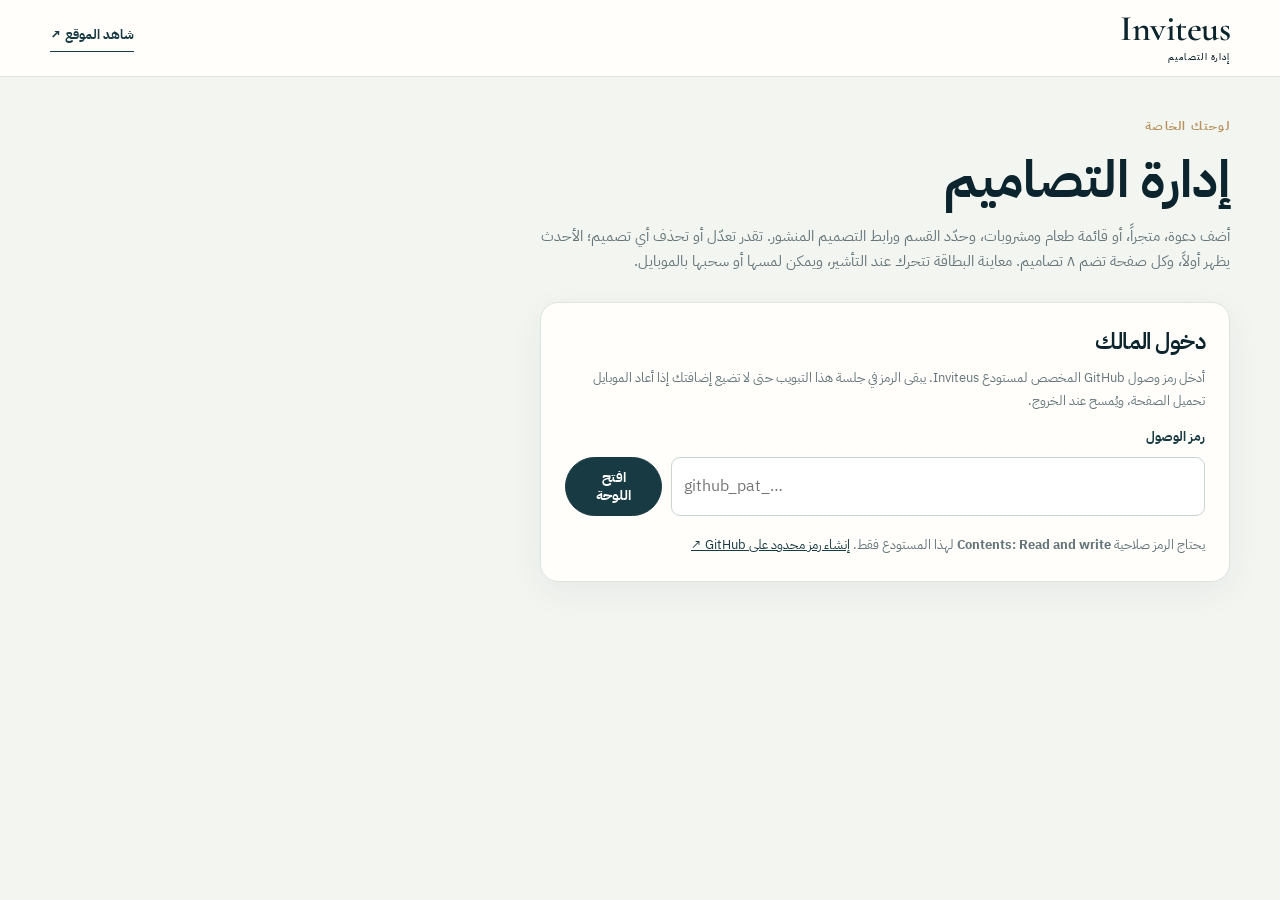
==== commit 87e6573f: "Keep admin session and organize design gallery" ====
--- a/admin.html
+++ b/admin.html
@@ -17,11 +17,12 @@
 
     <section class="admin-login" id="login-panel" aria-labelledby="login-title">
       <h2 id="login-title">دخول المالك</h2>
-      <p>أدخل رمز وصول GitHub المخصص لمستودع Inviteus. يبقى الرمز في هذه الصفحة فقط ولا يُحفظ على الجهاز أو في ملفات الموقع.</p>
+      <p>أدخل رمز وصول GitHub المخصص لمستودع Inviteus. يبقى الرمز في جلسة هذا التبويب حتى لا تضيع إضافتك إذا أعاد الموبايل تحميل الصفحة، ويُمسح عند الخروج.</p>
       <form id="login-form"><label for="access-token">رمز الوصول</label><div class="login-row"><input id="access-token" name="access-token" type="password" autocomplete="off" spellcheck="false" required placeholder="github_pat_…"><button class="button" type="submit">افتح اللوحة</button></div></form>
       <p class="admin-help">يحتاج الرمز صلاحية <b>Contents: Read and write</b> لهذا المستودع فقط. <a href="https://github.com/settings/personal-access-tokens/new" target="_blank" rel="noopener noreferrer">إنشاء رمز محدود على GitHub ↗</a></p>
     </section>
 
+    <p id="admin-status" class="admin-status" role="status" aria-live="polite"></p>
     <div id="admin-workspace" hidden>
       <div class="admin-toolbar"><div><strong id="catalog-count">التصاميم</strong><span id="connected-user"></span></div><div class="toolbar-actions"><button type="button" class="button secondary" id="new-template">+ تصميم جديد</button><button type="button" class="button secondary" id="reload-catalog">تحديث القائمة</button><button type="button" class="text-link" id="logout">خروج</button></div></div>
       <div class="admin-layout">
@@ -32,7 +33,7 @@
             <div class="admin-fields">
               <label>اسم التصميم بالعربي <span>*</span><input id="template-name" maxlength="80" required placeholder="مثلاً: ليلة العمر"></label>
               <label>الاسم بالإنجليزي <input id="template-english" maxlength="80" placeholder="Optional"></label>
-              <label>القسم <span>*</span><select id="template-category" required><optgroup label="الدعوات"><option value="engagement">خطوبة</option><option value="henna">حنة</option><option value="wedding">زفاف</option><option value="conferences">مؤتمرات</option><option value="openings">افتتاحيات</option></optgroup><optgroup label="متاجر وقوائم رقمية"><option value="stores">متاجر</option><option value="food-menus">قوائم الطعام</option><option value="drink-menus">قوائم المشروبات</option></optgroup></select></label>
+              <label>القسم <span>*</span><select id="template-category" required><optgroup label="تصميم الدعوات"><option value="engagement">خطوبة</option><option value="henna">حنة</option><option value="wedding">زفاف</option><option value="conferences">مؤتمرات</option><option value="openings">افتتاحيات</option></optgroup><optgroup label="التجارة الإلكترونية"><option value="stores">متاجر</option><option value="food-menus">قوائم الطعام</option><option value="drink-menus">قوائم المشروبات</option></optgroup></select></label>
               <label>رابط التصميم المنشور <span>*</span><input id="template-url" type="url" inputmode="url" required placeholder="https://example.com/design/"></label>
               <label class="field-full">رابط العرض داخل البطاقة <small>اختياري؛ إذا تركته فارغاً، يظهر رابط التصميم المنشور نفسه على مساحة البطاقة.</small><input id="template-mockup" type="url" inputmode="url" placeholder="رابط صفحة عرض خاصة أو رابط التصميم المنشور"></label>
               <label class="field-full">رابط فيديو المعاينة الصامت <small>اختياري؛ يفيد للتصاميم المنشورة في موقع آخر حتى تتحرك المعاينة تلقائياً عند التأشير أو اللمس. استخدم رابط MP4 أو WebM مباشر.</small><input id="template-mockup-video" type="url" inputmode="url" placeholder="https://…/preview.mp4"></label>
@@ -45,7 +46,6 @@
         </section>
       </div>
     </div>
-    <p id="admin-status" class="admin-status" role="status" aria-live="polite"></p>
   </main>
 </body>
 </html>
--- a/style.css
+++ b/style.css
@@ -1,235 +1,248 @@
-@import url('https://fonts.googleapis.com/css2?family=Cormorant+Garamond:wght@500;600&family=IBM+Plex+Sans+Arabic:wght@400;500;600;700&display=swap');
-
-:root {
-  color-scheme: light;
-  --plum: #183a42;
-  --plum-dark: #0b242d;
-  --rose: #4f827d;
-  --cream: #f5f5f0;
-  --cream-deep: #e7ece7;
-  --ink: #192d34;
-  --muted: #65767b;
-  --gold: #b8915d;
-  --line: #dce5df;
-  --white: #fffefa;
-  --shadow: 0 22px 56px rgba(12, 43, 47, .11);
-}
-
-*, *::before, *::after { box-sizing: border-box; }
-html { scroll-behavior: smooth; scroll-padding-top: 90px; }
-body { margin: 0; min-width: 320px; color: var(--ink); background: var(--white); font-family: 'IBM Plex Sans Arabic', Tahoma, sans-serif; line-height: 1.7; }
-body.modal-open { overflow: hidden; }
-button, input, select { font: inherit; }
-button { cursor: pointer; }
-a { color: inherit; text-decoration: none; }
-img { display: block; max-width: 100%; }
-[hidden] { display: none !important; }
-:focus-visible { outline: 3px solid var(--gold); outline-offset: 3px; }
-.container { width: min(100% - 36px, 1180px); margin-inline: auto; }
-.section { padding-block: 74px; }
-.eyebrow { margin: 0 0 10px; color: var(--gold); font-size: .78rem; font-weight: 700; letter-spacing: .1em; }
-h1, h2, h3, p { margin-top: 0; }
-h1, h2, h3 { line-height: 1.32; }
-h2 { font-size: clamp(2rem, 4vw, 3.2rem); font-weight: 600; letter-spacing: -.025em; }
-.text-link { border: 0; padding: 0 0 4px; background: none; border-bottom: 1px solid currentColor; color: var(--plum); font-weight: 700; }
-.button { display: inline-flex; align-items: center; justify-content: center; gap: 12px; min-height: 48px; padding: 10px 22px; border: 1px solid var(--plum); border-radius: 99px; background: var(--plum); color: white; font-size: .9rem; font-weight: 700; line-height: 1.3; text-align: center; transition: transform .2s, background .2s, box-shadow .2s; }
-.button:hover { transform: translateY(-2px); background: var(--plum-dark); box-shadow: 0 10px 25px rgba(13,55,61,.17); }
-.button.secondary { background: transparent; color: var(--plum); }
-.button.secondary:hover { background: var(--cream); }
-.button.light { border-color: var(--white); background: var(--white); color: var(--plum); }
-.button.light:hover { background: var(--cream); }
-.button.small { min-height: 41px; padding: 8px 16px; }
-.skip-link { position: fixed; z-index: 100; top: -100px; right: 16px; padding: 10px 20px; background: var(--plum); color: white; }
-.skip-link:focus { top: 12px; }
-
-.principle { display: flex; justify-content: center; align-items: center; gap: 7px; flex-wrap: wrap; min-height: 42px; padding: 8px 16px; background: #102b33; color: #f2e6cc; font-size: .78rem; text-align: center; line-height: 1.5; }
-.principle > span { color: #d8bb86; font-size: 1rem; }
-.principle strong { font-weight: 700; }
-.site-header { position: sticky; z-index: 40; top: 0; background: rgba(255,254,250,.97); border-bottom: 1px solid var(--line); backdrop-filter: blur(12px); }
-.header-inner { display: flex; align-items: center; justify-content: space-between; gap: 12px; min-height: 72px; }
-.brand { display: inline-flex; flex-direction: column; color: var(--plum-dark); direction: ltr; font: 600 2.25rem/.86 'Cormorant Garamond', Georgia, serif; letter-spacing: -.015em; white-space: nowrap; }
-.brand span { margin-top: 8px; font: 500 .56rem/1.1 'IBM Plex Sans Arabic', Tahoma, sans-serif; letter-spacing: .1em; direction: rtl; text-align: right; }
-.site-header nav { display: none; position: absolute; top: 100%; right: 0; left: 0; padding: 15px 18px 18px; background: var(--white); border-bottom: 1px solid var(--line); box-shadow: var(--shadow); }
-.site-header nav.is-open { display: grid; gap: 3px; }
-.site-header nav a { padding: 10px 12px; font-weight: 600; font-size: .86rem; }
-.site-header nav a:hover { color: var(--plum); background: var(--cream); }
-.header-actions { display: flex; align-items: center; gap: 8px; }
-.icon-button { display: inline-flex; align-items: center; justify-content: center; gap: 4px; min-width: 40px; min-height: 40px; border: 1px solid var(--line); border-radius: 50%; background: var(--white); color: var(--plum); font-size: 1.45rem; line-height: 1; }
-.favorite-nav { position: relative; width: 48px; height: 48px; padding: 0; border: 0; background: transparent; }
-.heart-icon { display: block; width: 27px; height: 27px; overflow: visible; }
-.heart-icon path { fill: none; stroke: currentColor; stroke-width: 2.5; stroke-linejoin: round; }
-.favorite-nav .heart-icon { width: 44px; height: 44px; }
-.favorite-nav span { position: absolute; top: 45%; left: 50%; transform: translate(-50%, -50%); color: var(--plum); font-size: .75rem; font-weight: 700; line-height: 1; }
-.favorite-nav.has-favorites .heart-icon path { fill: var(--plum); }
-.favorite-nav.has-favorites span { color: white; }
-.header-contact { display: none; }
-
-.hero { position: relative; overflow: hidden; background: radial-gradient(circle at 12% 15%, rgba(198,170,121,.19), transparent 32%), linear-gradient(132deg, #10323b 0%, #0d252f 57%, #153d41 100%); color: #fffefa; }
-.hero::before, .hero::after { content: ''; position: absolute; width: 420px; height: 420px; border: 1px solid rgba(232,210,172,.14); border-radius: 50%; pointer-events: none; }
-.hero::before { top: -280px; left: -100px; }
-.hero::after { bottom: -330px; right: -160px; }
-.hero-inner { position: relative; z-index: 1; display: grid; align-items: center; min-height: 510px; padding-block: 76px 68px; }
-.hero-copy { max-width: 710px; }
-.hero .eyebrow { color: #d8bf93; }
-.hero .eyebrow span { margin-inline: 7px; }
-.hero h1 { margin-bottom: 24px; color: #fffdfa; font-size: clamp(2.75rem, 5.2vw, 5rem); font-weight: 600; line-height: 1.2; letter-spacing: -.045em; }
-.hero h1 em { color: #e1c18a; font-style: normal; }
-.hero-description { max-width: 555px; margin-bottom: 30px; color: #d9e5e1; font-size: .98rem; line-height: 2.05; }
-.hero-actions { display: flex; align-items: center; gap: 20px; flex-wrap: wrap; }
-.hero-actions .button { border-color: #e1c18a; background: #e1c18a; color: #142b35; }
-.hero-actions .button:hover { background: #f0d6a5; }
-.hero-actions .text-link { color: #f5efe3; }
-.hero-footnote { display: flex; gap: 10px 20px; flex-wrap: wrap; margin-top: 40px; padding-top: 22px; border-top: 1px solid rgba(255,255,255,.22); color: #bdcfcb; font-size: .75rem; }
-.hero-footnote span::before { content: '✧'; margin-left: 6px; color: #e1c18a; }
-.hero-signature { display: none; }
-
-.browse-note-wrap { padding-block: 32px; background: #eef2ec; border-block: 1px solid var(--line); }
-.browse-note { display: grid; gap: 15px; align-items: center; }
-.browse-note .note-icon { width: 52px; height: 52px; display: grid; place-items: center; border: 1px solid var(--gold); border-radius: 50%; color: var(--gold); font-size: 1.6rem; }
-.browse-note h2 { margin-bottom: 8px; color: var(--plum); font-size: clamp(1.35rem, 3vw, 2rem); }
-.browse-note p:last-child { margin-bottom: 0; color: var(--muted); font-size: .9rem; }
-.browse-note .button { justify-self: start; }
-
-.gallery-section { background: #fffefa; }
-.section-heading { display: flex; justify-content: space-between; gap: 14px 32px; flex-wrap: wrap; align-items: end; margin-bottom: 30px; }
-.section-heading h2 { margin-bottom: 0; color: var(--plum-dark); }
-.section-heading > p { max-width: 330px; margin-bottom: 4px; color: var(--muted); font-size: .9rem; }
-.category-list { display: grid; grid-template-columns: repeat(3, minmax(0, 1fr)); gap: 8px; padding: 0 1px 15px; }
-.category-card { min-width: 0; min-height: 105px; display: flex; flex-direction: column; align-items: start; justify-content: center; gap: 5px; padding: 12px; border: 1px solid var(--line); border-radius: 13px; background: var(--white); color: var(--ink); text-align: right; scroll-snap-align: start; transition: background .2s, transform .2s, border-color .2s; }
-.category-card:hover { transform: translateY(-3px); border-color: var(--rose); }
-.category-card.active { border-color: var(--plum); background: var(--plum); color: white; }
-.category-symbol { color: var(--gold); font-size: 1.4rem; line-height: 1; }
-.category-card strong { font-size: .82rem; line-height: 1.5; }
-.category-card small { color: var(--muted); font-size: .72rem; }
-.category-card.active small { color: #c9ddda; }
-.results-line { display: flex; justify-content: space-between; align-items: center; gap: 15px; margin: 24px 0 18px; }
-.results-line p { margin: 0; color: var(--muted); font-size: .78rem; }
-.results-line .text-link { font-size: .73rem; white-space: nowrap; }
-.pagination { display: flex; flex-wrap: wrap; align-items: center; justify-content: space-between; gap: 10px; margin: 16px 0; color: var(--muted); font-size: .78rem; scroll-margin-top: 82px; }
-.pagination:empty { display: none; }
-.page-buttons { display: flex; flex-wrap: wrap; gap: 5px; }
-.page-buttons button { display: grid; place-items: center; min-width: 38px; min-height: 38px; padding: 5px 9px; border: 1px solid var(--line); border-radius: 9px; background: var(--white); color: var(--plum); font: inherit; font-weight: 700; cursor: pointer; }
-.page-buttons button:hover:not(:disabled), .page-buttons button[aria-current="page"] { border-color: var(--plum); background: var(--plum); color: white; }
-.page-buttons button:disabled { opacity: .38; cursor: default; }
-.template-grid { display: grid; gap: 22px; }
-.template-card { overflow: hidden; border: 1px solid var(--line); border-radius: 18px; background: white; box-shadow: 0 10px 30px rgba(20,54,59,.055); transition: transform .25s, box-shadow .25s; }
-.template-card:hover { transform: translateY(-5px); box-shadow: var(--shadow); }
-.card-cover { position: relative; overflow: hidden; aspect-ratio: 4/5; background: var(--cream-deep); }
-.cover-link { display: block; width: 100%; height: 100%; touch-action: pan-y; }
-.mockup-stage { position: relative; width: 100%; height: 100%; overflow: hidden; background: linear-gradient(155deg, #f6f4e9, #d6e3dd); }
-.mockup-stage iframe { position: absolute; inset: 0; display: block; width: 100%; height: 100%; border: 0; opacity: 0; pointer-events: none; transition: opacity .25s; }
-.mockup-stage iframe.loaded { opacity: 1; }
-.mockup-video { position: absolute; inset: 0; width: 100%; height: 100%; object-fit: cover; opacity: 0; pointer-events: none; transition: opacity .25s; }
-.mockup-stage.is-previewing .mockup-video { opacity: 1; }
-.mockup-cue { position: absolute; z-index: 1; inset-inline: 16px; bottom: 62px; width: fit-content; max-width: calc(100% - 32px); padding: 7px 11px; border-radius: 99px; background: rgba(15, 43, 50, .87); color: white; font-size: .68rem; opacity: 0; pointer-events: none; transition: opacity .2s; }
-.mockup-stage:hover .mockup-cue, .mockup-stage.is-previewing .mockup-cue, .mockup-stage.manual-preview .mockup-cue { opacity: 1; }
-.mockup-loading { position: absolute; inset: 0; display: grid; place-items: center; padding: 20px; color: var(--plum); font-size: .9rem; text-align: center; }
-.cover-open { position: absolute; right: 15px; bottom: 15px; padding: 7px 12px; border-radius: 99px; background: rgba(255,254,250,.95); color: var(--plum); font-size: .72rem; font-weight: 700; }
-.card-badge { position: absolute; z-index: 1; top: 14px; right: 14px; padding: 5px 11px; border-radius: 99px; background: rgba(14,46,53,.94); color: white; font-size: .65rem; }
-.sound-badge { position: absolute; bottom: 15px; left: 15px; padding: 6px 10px; border-radius: 99px; background: rgba(17,44,50,.93); color: #f2d8a7; font-size: .65rem; font-weight: 700; }
-.favorite-button { position: absolute; top: 12px; left: 12px; display: grid; place-items: center; width: 40px; height: 40px; border: 0; border-radius: 50%; background: rgba(255,255,255,.95); color: var(--plum); }
-.favorite-button.saved { color: #a46e4d; }
-.favorite-button.saved .heart-icon path { fill: currentColor; }
-.card-body { padding: 20px; }
-.card-kicker { display: flex; justify-content: space-between; gap: 10px; color: var(--gold); font-size: .67rem; font-weight: 700; }
-.card-body h3 { margin: 8px 0 0; color: var(--plum-dark); font-size: 1.35rem; }
-.english-name { display: block; margin-top: 1px; color: var(--rose); font: .84rem Georgia, serif; text-align: right; }
-.card-body > p { min-height: 60px; margin: 16px 0; color: var(--muted); font-size: .8rem; line-height: 1.9; }
-.card-features { display: flex; flex-wrap: wrap; gap: 6px; min-height: 28px; }
-.card-features span { padding: 4px 8px; background: var(--cream); color: var(--plum); font-size: .65rem; }
-.card-actions { display: grid; grid-template-columns: 1fr 1fr; gap: 8px; margin-top: 20px; }
-.card-actions .button { min-height: 42px; padding: 7px; font-size: .74rem; }
-.catalog-note { margin: 23px 0 0; color: var(--muted); font-size: .77rem; }
-.empty-state { padding: 48px 20px; border: 1px dashed #9cb7ae; border-radius: 14px; background: var(--cream); text-align: center; }
-.empty-state > span { color: var(--gold); font-size: 2rem; }
-.empty-state h3 { margin: 5px 0 7px; color: var(--plum); font-size: 1.35rem; }
-.empty-state p { margin-bottom: 20px; color: var(--muted); font-size: .87rem; }
-
-.contact-section { padding-block: 72px; background: #eef2ed; border-top: 1px solid var(--line); }
-.contact-inner { max-width: 920px; display: grid; gap: 30px; }
-.contact-intro { padding: 4px 20px 4px 0; border-right: 4px solid var(--gold); }
-.contact-intro h2 { max-width: 760px; margin-bottom: 16px; color: var(--plum-dark); }
-.contact-intro > p:not(.eyebrow):not(.selected-template) { max-width: 760px; margin-bottom: 0; color: var(--muted); line-height: 2; font-size: 1rem; }
-.selected-template { display: inline-block; max-width: 560px; padding: 10px 14px; border-right: 3px solid var(--gold); background: var(--cream); color: var(--plum); font-size: .85rem; }
-.contact-card { width: min(100%, 720px); padding: 25px; border: 1px solid var(--line); border-radius: 18px; background: var(--white); box-shadow: var(--shadow); }
-.contact-card h3 { margin-bottom: 5px; color: var(--plum); font-size: 1.3rem; }
-.contact-card > p { color: var(--muted); font-size: .82rem; }
-.social-links { display: grid; gap: 9px; }
-.social-links a, .social-pending { display: flex; align-items: center; gap: 12px; min-height: 48px; padding: 8px 12px; border: 1px solid var(--line); border-radius: 10px; background: white; color: var(--plum); font-size: .84rem; font-weight: 700; }
-.social-links a:hover { border-color: var(--plum); }
-.social-links a > span:last-child { margin-right: auto; }
-.social-pending { color: #70817e; background: rgba(255,255,255,.57); }
-.social-symbol { display: block; width: 26px; height: 26px; flex: 0 0 26px; }
-.contact-status { margin: 13px 0 0; color: var(--muted); font-size: .72rem; }
-
-footer { padding-block: 35px; border-top: 1px solid var(--line); background: #eff2eb; }
-.footer-inner { display: grid; gap: 20px; }
-.footer-inner p { margin: 0; color: var(--muted); font-size: .78rem; }
-.floating-whatsapp { position: fixed; z-index: 45; bottom: 18px; left: 16px; display: flex; align-items: center; gap: 7px; padding: 10px 14px; border: 1px solid #216b55; border-radius: 28px; background: #247b5e; color: white; box-shadow: 0 8px 25px rgba(31,97,73,.25); font-size: .77rem; font-weight: 700; }
-.floating-whatsapp:hover { background: #1b634c; }
-.floating-whatsapp:not([target]) { border-color: var(--plum); background: var(--plum); }
-.floating-whatsapp:not([target]):hover { background: var(--plum-dark); }
-.floating-whatsapp img { width: 21px; height: 21px; filter: brightness(0) invert(1); }
-
-dialog { width: min(100% - 24px, 920px); max-height: min(92vh, 900px); overflow: auto; padding: 0; border: 1px solid var(--line); background: var(--white); box-shadow: 0 25px 80px rgba(0,0,0,.2); color: var(--ink); }
-dialog::backdrop { background: rgba(10,34,40,.76); backdrop-filter: blur(3px); }
-.dialog-top { position: sticky; z-index: 2; top: 0; display: flex; justify-content: space-between; align-items: center; padding: 10px 18px; border-bottom: 1px solid var(--line); background: var(--white); }
-.dialog-top .eyebrow { margin: 0; }
-.dialog-top .icon-button { border: 0; font-size: 1.8rem; }
-.preview-layout { display: grid; }
-.preview-art { min-height: 480px; background: var(--cream-deep); }
-.preview-art .mockup-stage { min-height: 480px; }
-.preview-details { padding: 28px; }
-.preview-details h2 { margin-bottom: 0; color: var(--plum-dark); }
-.preview-english { margin: 2px 0 18px; color: var(--rose); font: 1.05rem Georgia, serif; text-align: right; }
-.preview-details > p:not(.eyebrow):not(.preview-english) { color: var(--muted); font-size: .88rem; line-height: 1.9; }
-.preview-details h3 { margin: 20px 0 10px; color: var(--plum); font-size: .92rem; }
-.preview-details ul { display: flex; flex-wrap: wrap; gap: 6px; margin: 0 0 20px; padding: 0; list-style: none; }
-.preview-details li { padding: 5px 10px; background: var(--cream); color: var(--plum); font-size: .72rem; }
-.preview-details .preview-note { padding: 10px 12px; border-right: 3px solid var(--gold); background: var(--cream); }
-.preview-actions { display: grid; gap: 8px; }
-.preview-actions .button { width: 100%; }
-.toast { position: fixed; z-index: 90; right: 50%; bottom: 20px; transform: translate(50%, 100px); max-width: calc(100% - 30px); padding: 10px 16px; border-radius: 4px; background: var(--plum-dark); color: white; font-size: .8rem; opacity: 0; pointer-events: none; transition: transform .25s, opacity .25s; }
-.toast.show { transform: translate(50%, 0); opacity: 1; }
-.noscript { padding: 20px; background: #fff0dd; color: var(--plum); text-align: center; }
-
-@media (min-width: 650px) {
-  .container { width: min(100% - 56px, 1180px); }
-  .hero-inner { grid-template-columns: minmax(0, 1.45fr) minmax(230px, .55fr); gap: 30px; min-height: 560px; }
-  .hero-signature { display: flex; width: min(100%, 350px); aspect-ratio: 1; align-items: center; justify-content: center; flex-direction: column; justify-self: center; border: 1px solid rgba(225,193,138,.42); border-radius: 50%; color: #e1c18a; text-align: center; box-shadow: inset 0 0 0 13px rgba(225,193,138,.035), 0 0 0 18px rgba(225,193,138,.035); }
-  .hero-signature > span { font: 600 .68rem 'Cormorant Garamond', Georgia, serif; letter-spacing: .17em; }
-  .hero-signature strong { display: flex; align-items: center; gap: 8px; direction: ltr; font: 500 clamp(5rem, 10vw, 8rem)/1 'Cormorant Garamond', Georgia, serif; }
-  .hero-signature strong span { font: 1.4rem 'IBM Plex Sans Arabic', sans-serif; }
-  .hero-signature small { font: .62rem 'IBM Plex Sans Arabic', sans-serif; letter-spacing: .18em; }
-  .browse-note { grid-template-columns: auto 1fr auto; gap: 18px; }
-  .template-grid { grid-template-columns: repeat(2, minmax(0, 1fr)); }
-  .contact-inner { gap: 38px; }
-  .footer-inner { grid-template-columns: 1fr 1fr auto; align-items: center; }
-  .footer-inner > p:last-child { text-align: left; }
-  .preview-layout { grid-template-columns: minmax(0, 1fr) minmax(0, 1.1fr); }
-  .preview-art .mockup-stage { height: 100%; }
-}
-
-@media (min-width: 1000px) {
-  .section { padding-block: 95px; }
-  .site-header nav { position: static; display: flex; gap: 8px; padding: 0; border: 0; box-shadow: none; background: transparent; }
-  .site-header nav a { padding: 8px 11px; }
-  .menu-toggle { display: none; }
-  .header-contact { display: inline-flex; }
-  .header-inner { min-height: 82px; }
-  .hero-inner { min-height: 630px; padding-block: 82px; }
-  .category-list { grid-auto-flow: row; grid-template-columns: repeat(3, minmax(0, 1fr)); overflow: visible; }
-  .category-card { min-height: 90px; display: grid; grid-template-columns: auto 1fr; column-gap: 14px; }
-  .category-symbol { grid-row: span 2; align-self: center; }
-  .template-grid { grid-template-columns: repeat(3, minmax(0, 1fr)); }
-}
-
-@media (max-width: 410px) {
-  .card-actions { grid-template-columns: 1fr; }
-  .hero-footnote { gap: 8px; }
-  .hero-inner { min-height: 500px; padding-block: 65px; }
-}
-
-@media (prefers-reduced-motion: reduce) {
-  *, *::before, *::after { scroll-behavior: auto !important; transition-duration: .01ms !important; animation-duration: .01ms !important; }
-}
+@import url('https://fonts.googleapis.com/css2?family=Cormorant+Garamond:wght@500;600&family=IBM+Plex+Sans+Arabic:wght@400;500;600;700&display=swap');
+
+:root {
+  color-scheme: light;
+  --plum: #183a42;
+  --plum-dark: #0b242d;
+  --rose: #4f827d;
+  --cream: #f5f5f0;
+  --cream-deep: #e7ece7;
+  --ink: #192d34;
+  --muted: #65767b;
+  --gold: #b8915d;
+  --line: #dce5df;
+  --white: #fffefa;
+  --shadow: 0 22px 56px rgba(12, 43, 47, .11);
+}
+
+*, *::before, *::after { box-sizing: border-box; }
+html { scroll-behavior: smooth; scroll-padding-top: 90px; }
+body { margin: 0; min-width: 320px; color: var(--ink); background: var(--white); font-family: 'IBM Plex Sans Arabic', Tahoma, sans-serif; line-height: 1.7; }
+body.modal-open { overflow: hidden; }
+button, input, select { font: inherit; }
+button { cursor: pointer; }
+a { color: inherit; text-decoration: none; }
+img { display: block; max-width: 100%; }
+[hidden] { display: none !important; }
+:focus-visible { outline: 3px solid var(--gold); outline-offset: 3px; }
+.container { width: min(100% - 36px, 1180px); margin-inline: auto; }
+.section { padding-block: 74px; }
+.eyebrow { margin: 0 0 10px; color: var(--gold); font-size: .78rem; font-weight: 700; letter-spacing: .1em; }
+h1, h2, h3, p { margin-top: 0; }
+h1, h2, h3 { line-height: 1.32; }
+h2 { font-size: clamp(2rem, 4vw, 3.2rem); font-weight: 600; letter-spacing: -.025em; }
+.text-link { border: 0; padding: 0 0 4px; background: none; border-bottom: 1px solid currentColor; color: var(--plum); font-weight: 700; }
+.button { display: inline-flex; align-items: center; justify-content: center; gap: 12px; min-height: 48px; padding: 10px 22px; border: 1px solid var(--plum); border-radius: 99px; background: var(--plum); color: white; font-size: .9rem; font-weight: 700; line-height: 1.3; text-align: center; transition: transform .2s, background .2s, box-shadow .2s; }
+.button:hover { transform: translateY(-2px); background: var(--plum-dark); box-shadow: 0 10px 25px rgba(13,55,61,.17); }
+.button.secondary { background: transparent; color: var(--plum); }
+.button.secondary:hover { background: var(--cream); }
+.button.light { border-color: var(--white); background: var(--white); color: var(--plum); }
+.button.light:hover { background: var(--cream); }
+.button.small { min-height: 41px; padding: 8px 16px; }
+.skip-link { position: fixed; z-index: 100; top: -100px; right: 16px; padding: 10px 20px; background: var(--plum); color: white; }
+.skip-link:focus { top: 12px; }
+
+.principle { display: flex; justify-content: center; align-items: center; gap: 7px; flex-wrap: wrap; min-height: 42px; padding: 8px 16px; background: #102b33; color: #f2e6cc; font-size: .78rem; text-align: center; line-height: 1.5; }
+.principle > span { color: #d8bb86; font-size: 1rem; }
+.principle strong { font-weight: 700; }
+.site-header { position: sticky; z-index: 40; top: 0; background: rgba(255,254,250,.97); border-bottom: 1px solid var(--line); backdrop-filter: blur(12px); }
+.header-inner { display: flex; align-items: center; justify-content: space-between; gap: 12px; min-height: 72px; }
+.brand { display: inline-flex; flex-direction: column; color: var(--plum-dark); direction: ltr; font: 600 2.25rem/.86 'Cormorant Garamond', Georgia, serif; letter-spacing: -.015em; white-space: nowrap; }
+.brand span { margin-top: 8px; font: 500 .56rem/1.1 'IBM Plex Sans Arabic', Tahoma, sans-serif; letter-spacing: .1em; direction: rtl; text-align: right; }
+.site-header nav { display: none; position: absolute; top: 100%; right: 0; left: 0; padding: 15px 18px 18px; background: var(--white); border-bottom: 1px solid var(--line); box-shadow: var(--shadow); }
+.site-header nav.is-open { display: grid; gap: 3px; }
+.site-header nav a { padding: 10px 12px; font-weight: 600; font-size: .86rem; }
+.site-header nav a:hover { color: var(--plum); background: var(--cream); }
+.header-actions { display: flex; align-items: center; gap: 8px; }
+.icon-button { display: inline-flex; align-items: center; justify-content: center; gap: 4px; min-width: 40px; min-height: 40px; border: 1px solid var(--line); border-radius: 50%; background: var(--white); color: var(--plum); font-size: 1.45rem; line-height: 1; }
+.favorite-nav { position: relative; width: 48px; height: 48px; padding: 0; border: 0; background: transparent; }
+.heart-icon { display: block; width: 27px; height: 27px; overflow: visible; }
+.heart-icon path { fill: none; stroke: currentColor; stroke-width: 2.5; stroke-linejoin: round; }
+.favorite-nav .heart-icon { width: 44px; height: 44px; }
+.favorite-nav span { position: absolute; top: 45%; left: 50%; transform: translate(-50%, -50%); color: var(--plum); font-size: .75rem; font-weight: 700; line-height: 1; }
+.favorite-nav.has-favorites .heart-icon path { fill: var(--plum); }
+.favorite-nav.has-favorites span { color: white; }
+.header-contact { display: none; }
+
+.hero { position: relative; overflow: hidden; background: radial-gradient(circle at 12% 15%, rgba(198,170,121,.19), transparent 32%), linear-gradient(132deg, #10323b 0%, #0d252f 57%, #153d41 100%); color: #fffefa; }
+.hero::before, .hero::after { content: ''; position: absolute; width: 420px; height: 420px; border: 1px solid rgba(232,210,172,.14); border-radius: 50%; pointer-events: none; }
+.hero::before { top: -280px; left: -100px; }
+.hero::after { bottom: -330px; right: -160px; }
+.hero-inner { position: relative; z-index: 1; display: grid; align-items: center; min-height: 510px; padding-block: 76px 68px; }
+.hero-copy { max-width: 710px; }
+.hero .eyebrow { color: #d8bf93; }
+.hero .eyebrow span { margin-inline: 7px; }
+.hero h1 { margin-bottom: 24px; color: #fffdfa; font-size: clamp(2.75rem, 5.2vw, 5rem); font-weight: 600; line-height: 1.2; letter-spacing: -.045em; }
+.hero h1 em { color: #e1c18a; font-style: normal; }
+.hero-description { max-width: 555px; margin-bottom: 30px; color: #d9e5e1; font-size: .98rem; line-height: 2.05; }
+.hero-actions { display: flex; align-items: center; gap: 20px; flex-wrap: wrap; }
+.hero-actions .button { border-color: #e1c18a; background: #e1c18a; color: #142b35; }
+.hero-actions .button:hover { background: #f0d6a5; }
+.hero-actions .text-link { color: #f5efe3; }
+.hero-footnote { display: flex; gap: 10px 20px; flex-wrap: wrap; margin-top: 40px; padding-top: 22px; border-top: 1px solid rgba(255,255,255,.22); color: #bdcfcb; font-size: .75rem; }
+.hero-footnote span::before { content: '✧'; margin-left: 6px; color: #e1c18a; }
+.hero-signature { display: none; }
+
+.browse-note-wrap { padding-block: 32px; background: #eef2ec; border-block: 1px solid var(--line); }
+.browse-note { display: grid; gap: 15px; align-items: center; }
+.browse-note .note-icon { width: 52px; height: 52px; display: grid; place-items: center; border: 1px solid var(--gold); border-radius: 50%; color: var(--gold); font-size: 1.6rem; }
+.browse-note h2 { margin-bottom: 8px; color: var(--plum); font-size: clamp(1.35rem, 3vw, 2rem); }
+.browse-note p:last-child { margin-bottom: 0; color: var(--muted); font-size: .9rem; }
+.browse-note .button { justify-self: start; }
+
+.gallery-section { background: #fffefa; }
+.section-heading { display: flex; justify-content: space-between; gap: 14px 32px; flex-wrap: wrap; align-items: end; margin-bottom: 30px; }
+.section-heading h2 { margin-bottom: 0; color: var(--plum-dark); }
+.section-heading > p { max-width: 330px; margin-bottom: 4px; color: var(--muted); font-size: .9rem; }
+.design-group-grid { display: grid; gap: 18px; margin-bottom: 26px; }
+.design-group { min-width: 0; padding: 20px; border: 1px solid var(--line); border-radius: 18px; background: var(--cream); scroll-margin-top: 94px; }
+.design-group.is-active { border-color: var(--plum); box-shadow: 0 8px 28px rgba(20,54,59,.09); }
+.design-group-heading { display: flex; flex-wrap: wrap; justify-content: space-between; align-items: end; gap: 8px 15px; margin-bottom: 17px; }
+.design-group-heading .eyebrow { margin-bottom: 4px; }
+.design-group-heading h3 { margin: 0 0 5px; color: var(--plum-dark); font-size: 1.5rem; }
+.design-group-heading p:last-child { margin: 0; color: var(--muted); font-size: .78rem; }
+.design-group-heading .text-link { font-size: .73rem; }
+.design-group .category-list { padding-bottom: 0; }
+.design-group .category-card { min-height: 96px; background: var(--white); }
+.design-group .category-card.active { background: var(--plum); }
+.active-group-title { margin: 0; padding-top: 8px; color: var(--plum-dark); font-size: clamp(1.45rem, 2.5vw, 2rem); scroll-margin-top: 92px; }
+.category-list { display: grid; grid-template-columns: repeat(3, minmax(0, 1fr)); gap: 8px; padding: 0 1px 15px; }
+.category-card { min-width: 0; min-height: 105px; display: flex; flex-direction: column; align-items: start; justify-content: center; gap: 5px; padding: 12px; border: 1px solid var(--line); border-radius: 13px; background: var(--white); color: var(--ink); text-align: right; scroll-snap-align: start; transition: background .2s, transform .2s, border-color .2s; }
+.category-card:hover { transform: translateY(-3px); border-color: var(--rose); }
+.category-card.active { border-color: var(--plum); background: var(--plum); color: white; }
+.category-symbol { color: var(--gold); font-size: 1.4rem; line-height: 1; }
+.category-card strong { font-size: .82rem; line-height: 1.5; }
+.category-card small { color: var(--muted); font-size: .72rem; }
+.category-card.active small { color: #c9ddda; }
+.results-line { display: flex; justify-content: space-between; align-items: center; gap: 15px; margin: 24px 0 18px; }
+.results-line p { margin: 0; color: var(--muted); font-size: .78rem; }
+.results-line .text-link { font-size: .73rem; white-space: nowrap; }
+.pagination { display: flex; flex-wrap: wrap; align-items: center; justify-content: space-between; gap: 10px; margin: 16px 0; color: var(--muted); font-size: .78rem; scroll-margin-top: 82px; }
+.pagination:empty { display: none; }
+.page-buttons { display: flex; flex-wrap: wrap; gap: 5px; }
+.page-buttons button { display: grid; place-items: center; min-width: 38px; min-height: 38px; padding: 5px 9px; border: 1px solid var(--line); border-radius: 9px; background: var(--white); color: var(--plum); font: inherit; font-weight: 700; cursor: pointer; }
+.page-buttons button:hover:not(:disabled), .page-buttons button[aria-current="page"] { border-color: var(--plum); background: var(--plum); color: white; }
+.page-buttons button:disabled { opacity: .38; cursor: default; }
+.template-grid { display: grid; gap: 22px; }
+.template-card { overflow: hidden; border: 1px solid var(--line); border-radius: 18px; background: white; box-shadow: 0 10px 30px rgba(20,54,59,.055); transition: transform .25s, box-shadow .25s; }
+.template-card:hover { transform: translateY(-5px); box-shadow: var(--shadow); }
+.card-cover { position: relative; overflow: hidden; aspect-ratio: 4/5; background: var(--cream-deep); }
+.cover-link { display: block; width: 100%; height: 100%; touch-action: pan-y; }
+.mockup-stage { position: relative; width: 100%; height: 100%; overflow: hidden; background: linear-gradient(155deg, #f6f4e9, #d6e3dd); }
+.mockup-stage iframe { position: absolute; inset: 0; display: block; width: 100%; height: 100%; border: 0; opacity: 0; pointer-events: none; transition: opacity .25s; }
+.mockup-stage iframe.loaded { opacity: 1; }
+.mockup-video { position: absolute; inset: 0; width: 100%; height: 100%; object-fit: cover; opacity: 0; pointer-events: none; transition: opacity .25s; }
+.mockup-stage.is-previewing .mockup-video { opacity: 1; }
+.mockup-cue { position: absolute; z-index: 1; inset-inline: 16px; bottom: 62px; width: fit-content; max-width: calc(100% - 32px); padding: 7px 11px; border-radius: 99px; background: rgba(15, 43, 50, .87); color: white; font-size: .68rem; opacity: 0; pointer-events: none; transition: opacity .2s; }
+.mockup-stage:hover .mockup-cue, .mockup-stage.is-previewing .mockup-cue, .mockup-stage.manual-preview .mockup-cue { opacity: 1; }
+.mockup-loading { position: absolute; inset: 0; display: grid; place-items: center; padding: 20px; color: var(--plum); font-size: .9rem; text-align: center; }
+.cover-open { position: absolute; right: 15px; bottom: 15px; padding: 7px 12px; border-radius: 99px; background: rgba(255,254,250,.95); color: var(--plum); font-size: .72rem; font-weight: 700; }
+.card-badge { position: absolute; z-index: 1; top: 14px; right: 14px; padding: 5px 11px; border-radius: 99px; background: rgba(14,46,53,.94); color: white; font-size: .65rem; }
+.sound-badge { position: absolute; bottom: 15px; left: 15px; padding: 6px 10px; border-radius: 99px; background: rgba(17,44,50,.93); color: #f2d8a7; font-size: .65rem; font-weight: 700; }
+.favorite-button { position: absolute; top: 12px; left: 12px; display: grid; place-items: center; width: 40px; height: 40px; border: 0; border-radius: 50%; background: rgba(255,255,255,.95); color: var(--plum); }
+.favorite-button.saved { color: #a46e4d; }
+.favorite-button.saved .heart-icon path { fill: currentColor; }
+.card-body { padding: 20px; }
+.card-kicker { display: flex; justify-content: space-between; gap: 10px; color: var(--gold); font-size: .67rem; font-weight: 700; }
+.card-body h3 { margin: 8px 0 0; color: var(--plum-dark); font-size: 1.35rem; }
+.english-name { display: block; margin-top: 1px; color: var(--rose); font: .84rem Georgia, serif; text-align: right; }
+.card-body > p { min-height: 60px; margin: 16px 0; color: var(--muted); font-size: .8rem; line-height: 1.9; }
+.card-features { display: flex; flex-wrap: wrap; gap: 6px; min-height: 28px; }
+.card-features span { padding: 4px 8px; background: var(--cream); color: var(--plum); font-size: .65rem; }
+.card-actions { display: grid; grid-template-columns: 1fr 1fr; gap: 8px; margin-top: 20px; }
+.card-actions .button { min-height: 42px; padding: 7px; font-size: .74rem; }
+.catalog-note { margin: 23px 0 0; color: var(--muted); font-size: .77rem; }
+.empty-state { padding: 48px 20px; border: 1px dashed #9cb7ae; border-radius: 14px; background: var(--cream); text-align: center; }
+.empty-state > span { color: var(--gold); font-size: 2rem; }
+.empty-state h3 { margin: 5px 0 7px; color: var(--plum); font-size: 1.35rem; }
+.empty-state p { margin-bottom: 20px; color: var(--muted); font-size: .87rem; }
+
+.contact-section { padding-block: 72px; background: #eef2ed; border-top: 1px solid var(--line); }
+.contact-inner { max-width: 920px; display: grid; gap: 30px; }
+.contact-intro { padding: 4px 20px 4px 0; border-right: 4px solid var(--gold); }
+.contact-intro h2 { max-width: 760px; margin-bottom: 16px; color: var(--plum-dark); }
+.contact-intro > p:not(.eyebrow):not(.selected-template) { max-width: 760px; margin-bottom: 0; color: var(--muted); line-height: 2; font-size: 1rem; }
+.selected-template { display: inline-block; max-width: 560px; padding: 10px 14px; border-right: 3px solid var(--gold); background: var(--cream); color: var(--plum); font-size: .85rem; }
+.contact-card { width: min(100%, 720px); padding: 25px; border: 1px solid var(--line); border-radius: 18px; background: var(--white); box-shadow: var(--shadow); }
+.contact-card h3 { margin-bottom: 5px; color: var(--plum); font-size: 1.3rem; }
+.contact-card > p { color: var(--muted); font-size: .82rem; }
+.social-links { display: grid; gap: 9px; }
+.social-links a, .social-pending { display: flex; align-items: center; gap: 12px; min-height: 48px; padding: 8px 12px; border: 1px solid var(--line); border-radius: 10px; background: white; color: var(--plum); font-size: .84rem; font-weight: 700; }
+.social-links a:hover { border-color: var(--plum); }
+.social-links a > span:last-child { margin-right: auto; }
+.social-pending { color: #70817e; background: rgba(255,255,255,.57); }
+.social-symbol { display: block; width: 26px; height: 26px; flex: 0 0 26px; }
+.contact-status { margin: 13px 0 0; color: var(--muted); font-size: .72rem; }
+
+footer { padding-block: 35px; border-top: 1px solid var(--line); background: #eff2eb; }
+.footer-inner { display: grid; gap: 20px; }
+.footer-inner p { margin: 0; color: var(--muted); font-size: .78rem; }
+.floating-whatsapp { position: fixed; z-index: 45; bottom: 18px; left: 16px; display: flex; align-items: center; gap: 7px; padding: 10px 14px; border: 1px solid #216b55; border-radius: 28px; background: #247b5e; color: white; box-shadow: 0 8px 25px rgba(31,97,73,.25); font-size: .77rem; font-weight: 700; }
+.floating-whatsapp:hover { background: #1b634c; }
+.floating-whatsapp:not([target]) { border-color: var(--plum); background: var(--plum); }
+.floating-whatsapp:not([target]):hover { background: var(--plum-dark); }
+.floating-whatsapp img { width: 21px; height: 21px; filter: brightness(0) invert(1); }
+
+dialog { width: min(100% - 24px, 920px); max-height: min(92vh, 900px); overflow: auto; padding: 0; border: 1px solid var(--line); background: var(--white); box-shadow: 0 25px 80px rgba(0,0,0,.2); color: var(--ink); }
+dialog::backdrop { background: rgba(10,34,40,.76); backdrop-filter: blur(3px); }
+.dialog-top { position: sticky; z-index: 2; top: 0; display: flex; justify-content: space-between; align-items: center; padding: 10px 18px; border-bottom: 1px solid var(--line); background: var(--white); }
+.dialog-top .eyebrow { margin: 0; }
+.dialog-top .icon-button { border: 0; font-size: 1.8rem; }
+.preview-layout { display: grid; }
+.preview-art { min-height: 480px; background: var(--cream-deep); }
+.preview-art .mockup-stage { min-height: 480px; }
+.preview-details { padding: 28px; }
+.preview-details h2 { margin-bottom: 0; color: var(--plum-dark); }
+.preview-english { margin: 2px 0 18px; color: var(--rose); font: 1.05rem Georgia, serif; text-align: right; }
+.preview-details > p:not(.eyebrow):not(.preview-english) { color: var(--muted); font-size: .88rem; line-height: 1.9; }
+.preview-details h3 { margin: 20px 0 10px; color: var(--plum); font-size: .92rem; }
+.preview-details ul { display: flex; flex-wrap: wrap; gap: 6px; margin: 0 0 20px; padding: 0; list-style: none; }
+.preview-details li { padding: 5px 10px; background: var(--cream); color: var(--plum); font-size: .72rem; }
+.preview-details .preview-note { padding: 10px 12px; border-right: 3px solid var(--gold); background: var(--cream); }
+.preview-actions { display: grid; gap: 8px; }
+.preview-actions .button { width: 100%; }
+.toast { position: fixed; z-index: 90; right: 50%; bottom: 20px; transform: translate(50%, 100px); max-width: calc(100% - 30px); padding: 10px 16px; border-radius: 4px; background: var(--plum-dark); color: white; font-size: .8rem; opacity: 0; pointer-events: none; transition: transform .25s, opacity .25s; }
+.toast.show { transform: translate(50%, 0); opacity: 1; }
+.noscript { padding: 20px; background: #fff0dd; color: var(--plum); text-align: center; }
+
+@media (min-width: 650px) {
+  .container { width: min(100% - 56px, 1180px); }
+  .hero-inner { grid-template-columns: minmax(0, 1.45fr) minmax(230px, .55fr); gap: 30px; min-height: 560px; }
+  .hero-signature { display: flex; width: min(100%, 350px); aspect-ratio: 1; align-items: center; justify-content: center; flex-direction: column; justify-self: center; border: 1px solid rgba(225,193,138,.42); border-radius: 50%; color: #e1c18a; text-align: center; box-shadow: inset 0 0 0 13px rgba(225,193,138,.035), 0 0 0 18px rgba(225,193,138,.035); }
+  .hero-signature > span { font: 600 .68rem 'Cormorant Garamond', Georgia, serif; letter-spacing: .17em; }
+  .hero-signature strong { display: flex; align-items: center; gap: 8px; direction: ltr; font: 500 clamp(5rem, 10vw, 8rem)/1 'Cormorant Garamond', Georgia, serif; }
+  .hero-signature strong span { font: 1.4rem 'IBM Plex Sans Arabic', sans-serif; }
+  .hero-signature small { font: .62rem 'IBM Plex Sans Arabic', sans-serif; letter-spacing: .18em; }
+  .browse-note { grid-template-columns: auto 1fr auto; gap: 18px; }
+  .template-grid { grid-template-columns: repeat(2, minmax(0, 1fr)); }
+  .contact-inner { gap: 38px; }
+  .footer-inner { grid-template-columns: 1fr 1fr auto; align-items: center; }
+  .footer-inner > p:last-child { text-align: left; }
+  .preview-layout { grid-template-columns: minmax(0, 1fr) minmax(0, 1.1fr); }
+  .preview-art .mockup-stage { height: 100%; }
+}
+
+@media (min-width: 1000px) {
+  .section { padding-block: 95px; }
+  .site-header nav { position: static; display: flex; gap: 8px; padding: 0; border: 0; box-shadow: none; background: transparent; }
+  .site-header nav a { padding: 8px 11px; }
+  .menu-toggle { display: none; }
+  .header-contact { display: inline-flex; }
+  .header-inner { min-height: 82px; }
+  .hero-inner { min-height: 630px; padding-block: 82px; }
+  .design-group-grid { grid-template-columns: repeat(2, minmax(0, 1fr)); }
+  .category-list { grid-auto-flow: row; grid-template-columns: repeat(3, minmax(0, 1fr)); overflow: visible; }
+  .category-card { min-height: 90px; display: grid; grid-template-columns: auto 1fr; column-gap: 14px; }
+  .category-symbol { grid-row: span 2; align-self: center; }
+  .template-grid { grid-template-columns: repeat(3, minmax(0, 1fr)); }
+}
+
+@media (max-width: 410px) {
+  .card-actions { grid-template-columns: 1fr; }
+  .hero-footnote { gap: 8px; }
+  .hero-inner { min-height: 500px; padding-block: 65px; }
+}
+
+@media (prefers-reduced-motion: reduce) {
+  *, *::before, *::after { scroll-behavior: auto !important; transition-duration: .01ms !important; animation-duration: .01ms !important; }
+}
--- a/admin.css
+++ b/admin.css
@@ -48,7 +48,7 @@
 .choice-grid label { display: inline-flex; align-items: center; gap: 6px; padding: 5px 9px; border: 1px solid var(--line); border-radius: 99px; background: #fff; font-size: .75rem; }
 .choice-grid input { accent-color: var(--plum); }
 .editor-actions { margin-top: 24px; }
-.admin-status { position: sticky; bottom: 10px; width: fit-content; max-width: 100%; margin: 18px auto 0; padding: 0; border-radius: 9px; font-size: .82rem; }
+.admin-status { position: fixed; z-index: 100; right: 50%; bottom: 16px; transform: translateX(50%); width: max-content; max-width: calc(100vw - 24px); margin: 0; padding: 0; border-radius: 9px; font-size: .82rem; text-align: center; }
 .admin-status:not(:empty) { padding: 9px 15px; background: var(--plum-dark); color: white; box-shadow: var(--shadow); }
 .admin-status.error:not(:empty) { background: #943a38; }
 @media (min-width: 760px) { .admin-layout { grid-template-columns: minmax(250px,.85fr) minmax(0,1.4fr); } .admin-editor { position: sticky; top: 20px; } .admin-fields { grid-template-columns: repeat(2,minmax(0,1fr)); } .field-full { grid-column: 1/-1; } }
